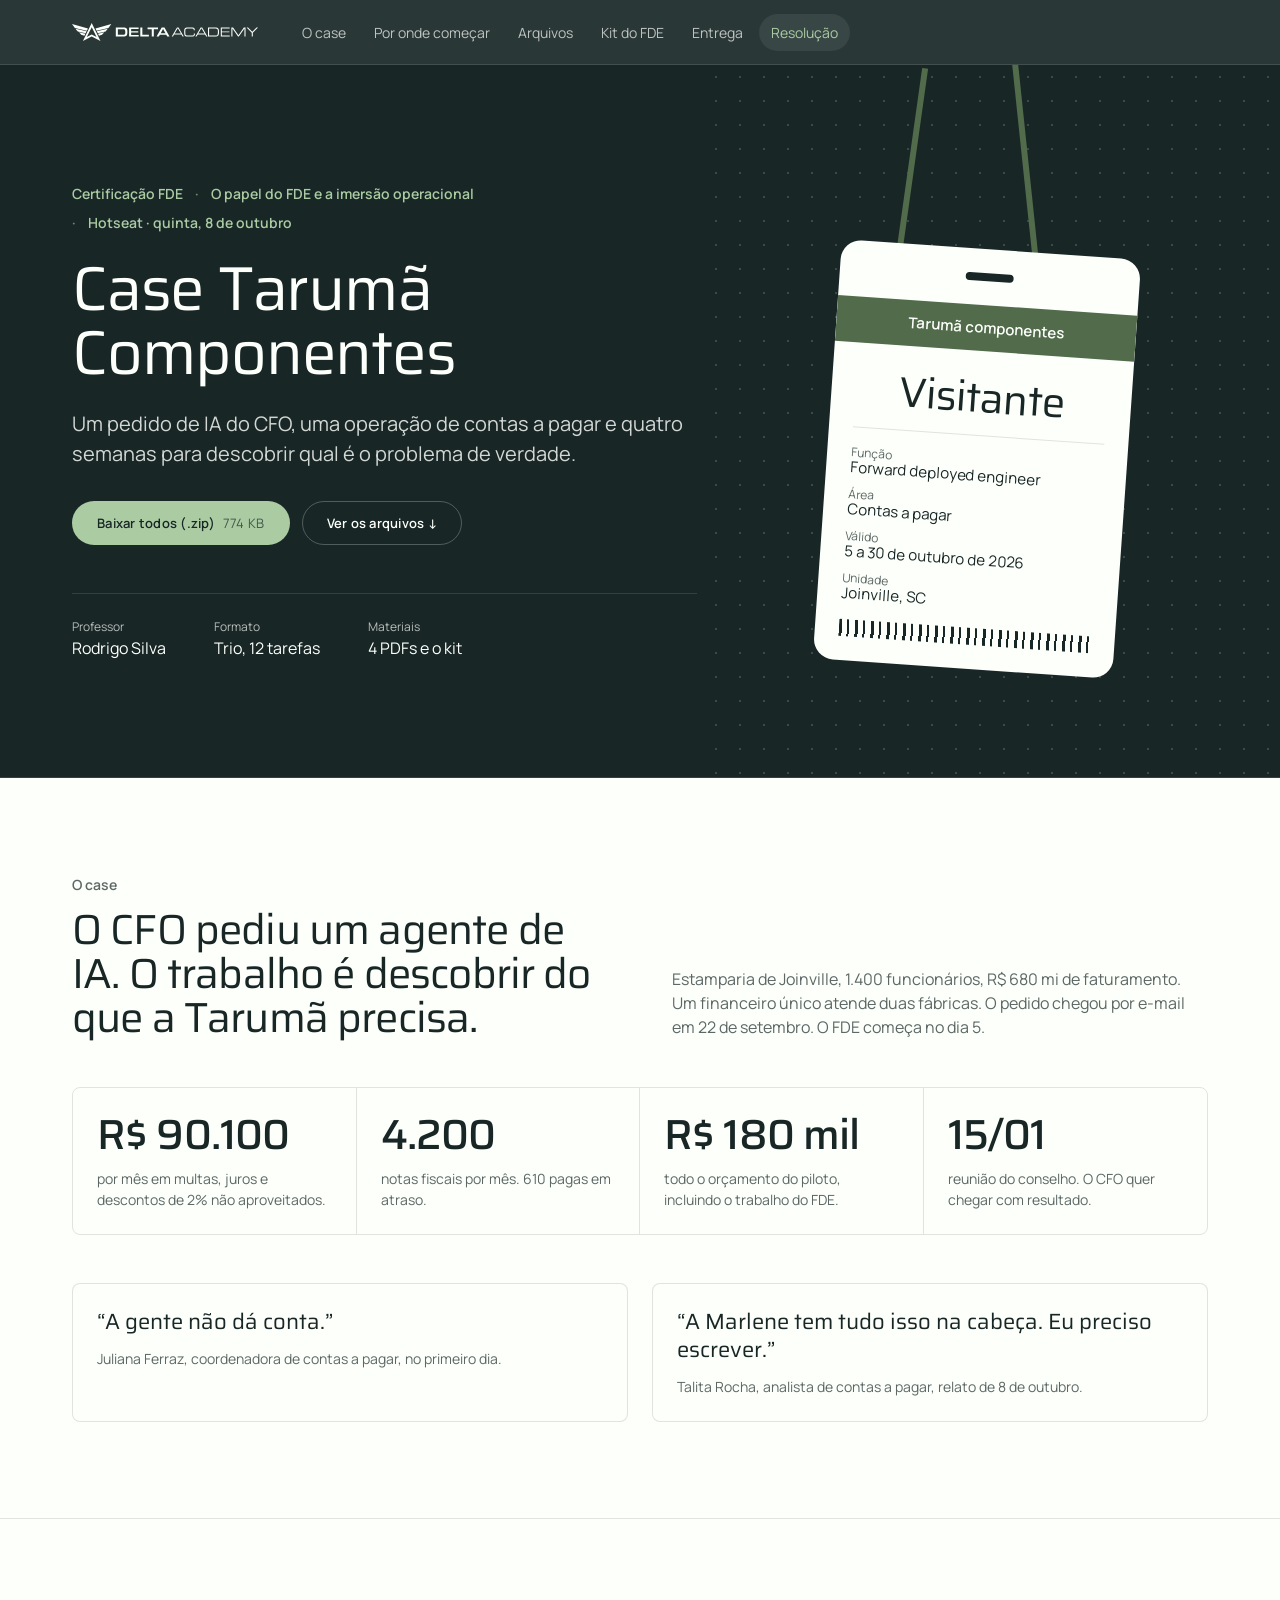
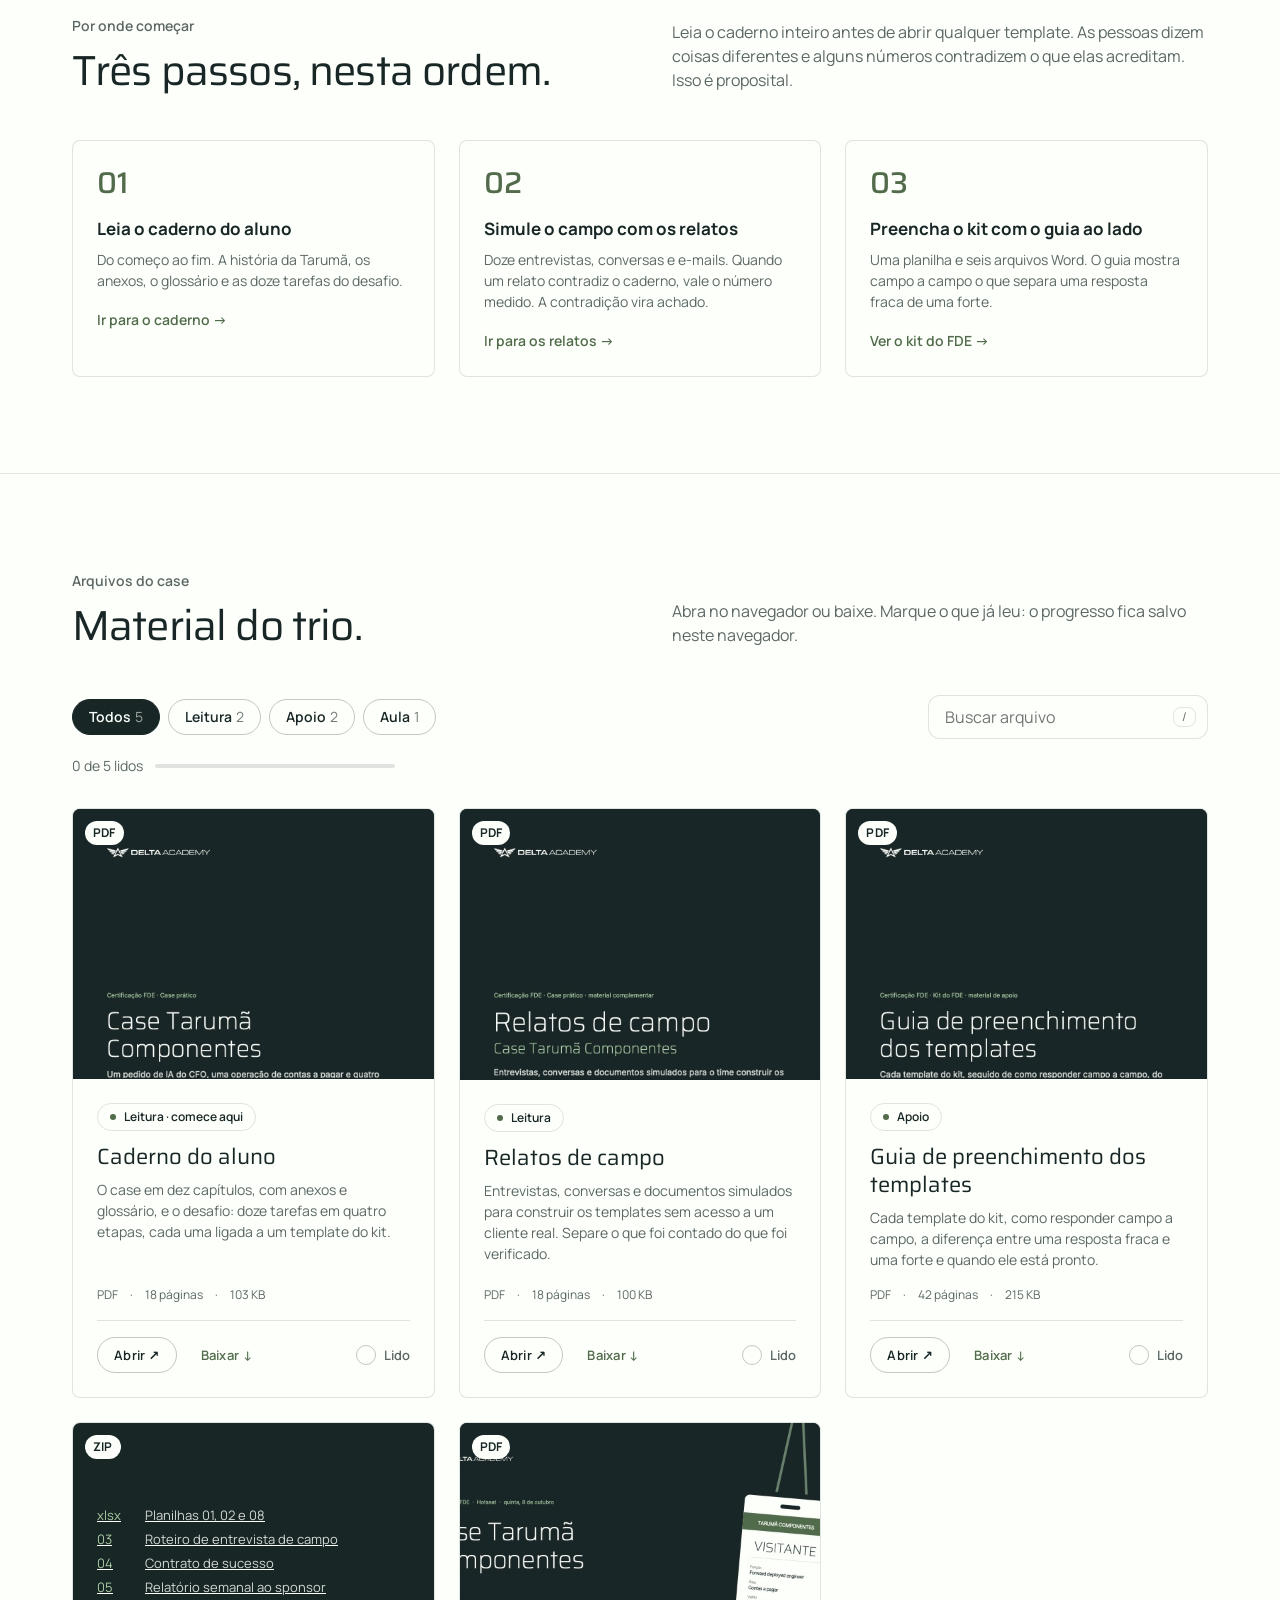
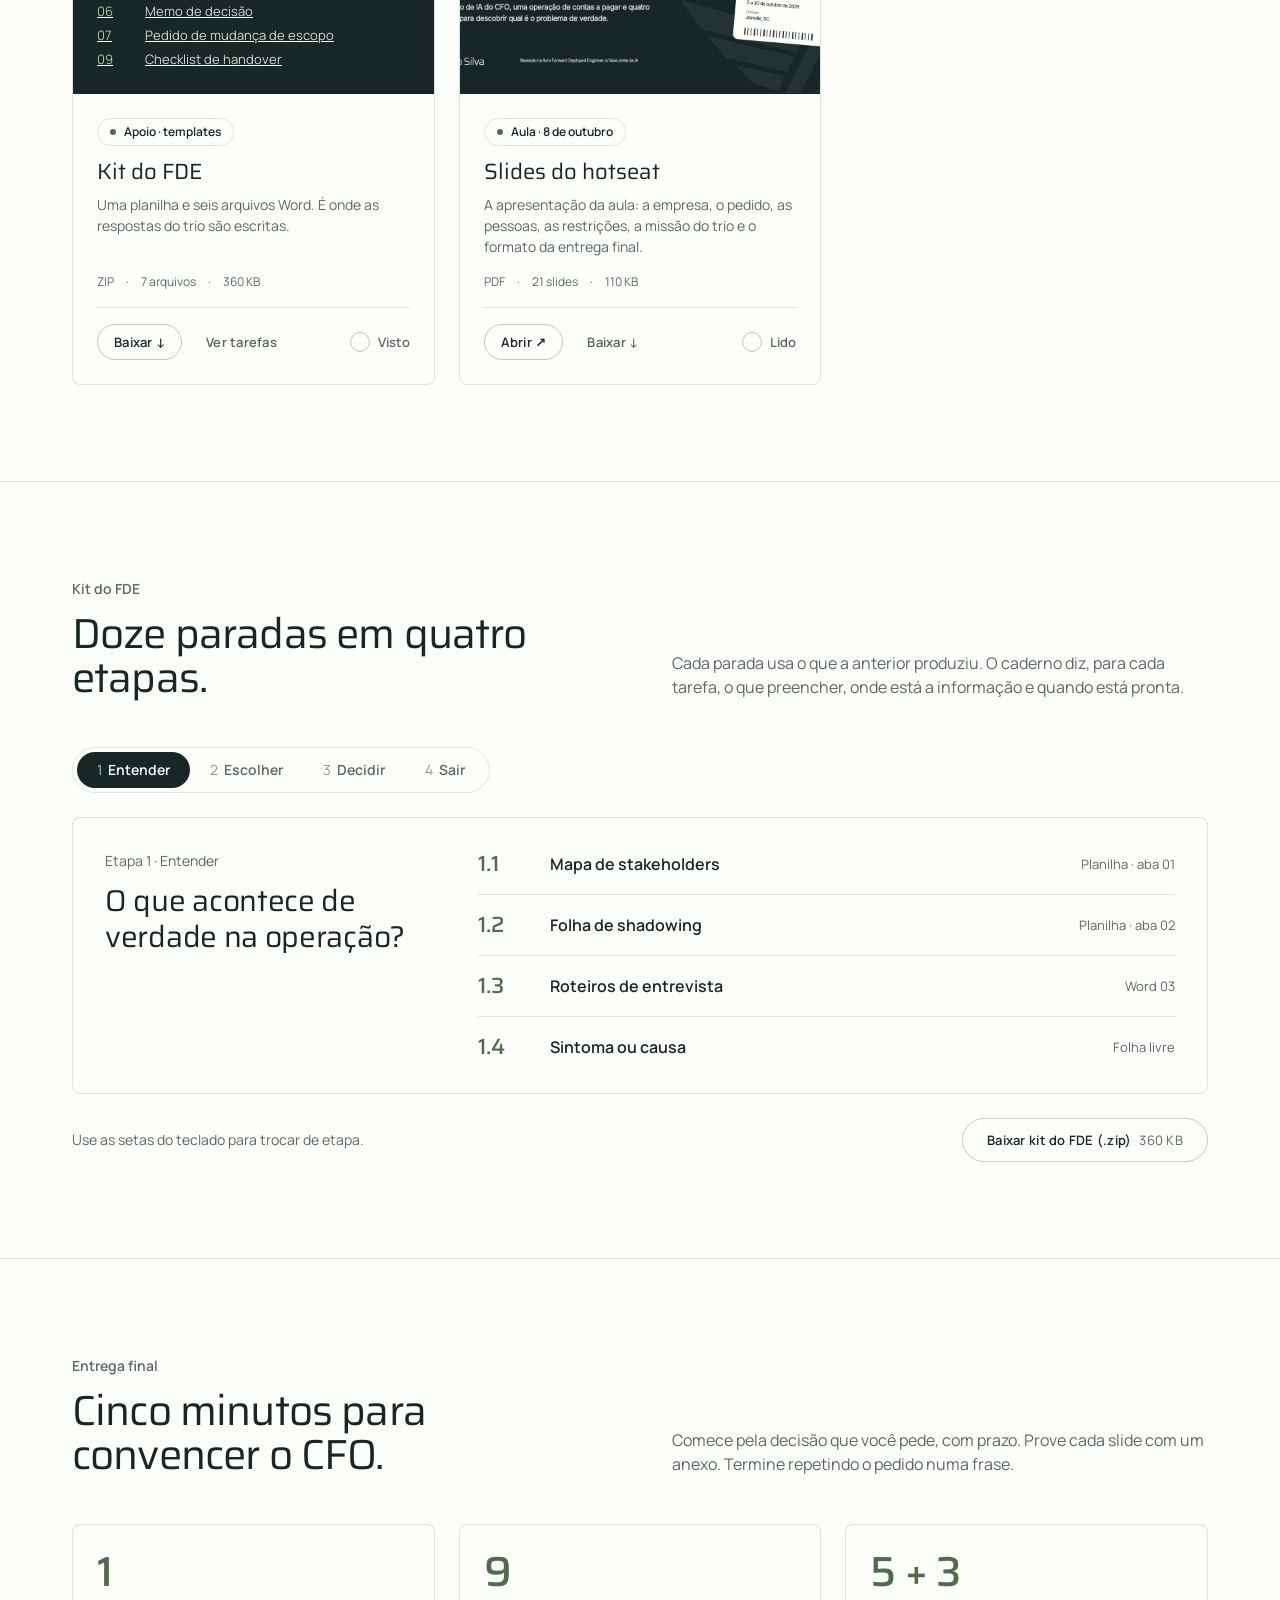
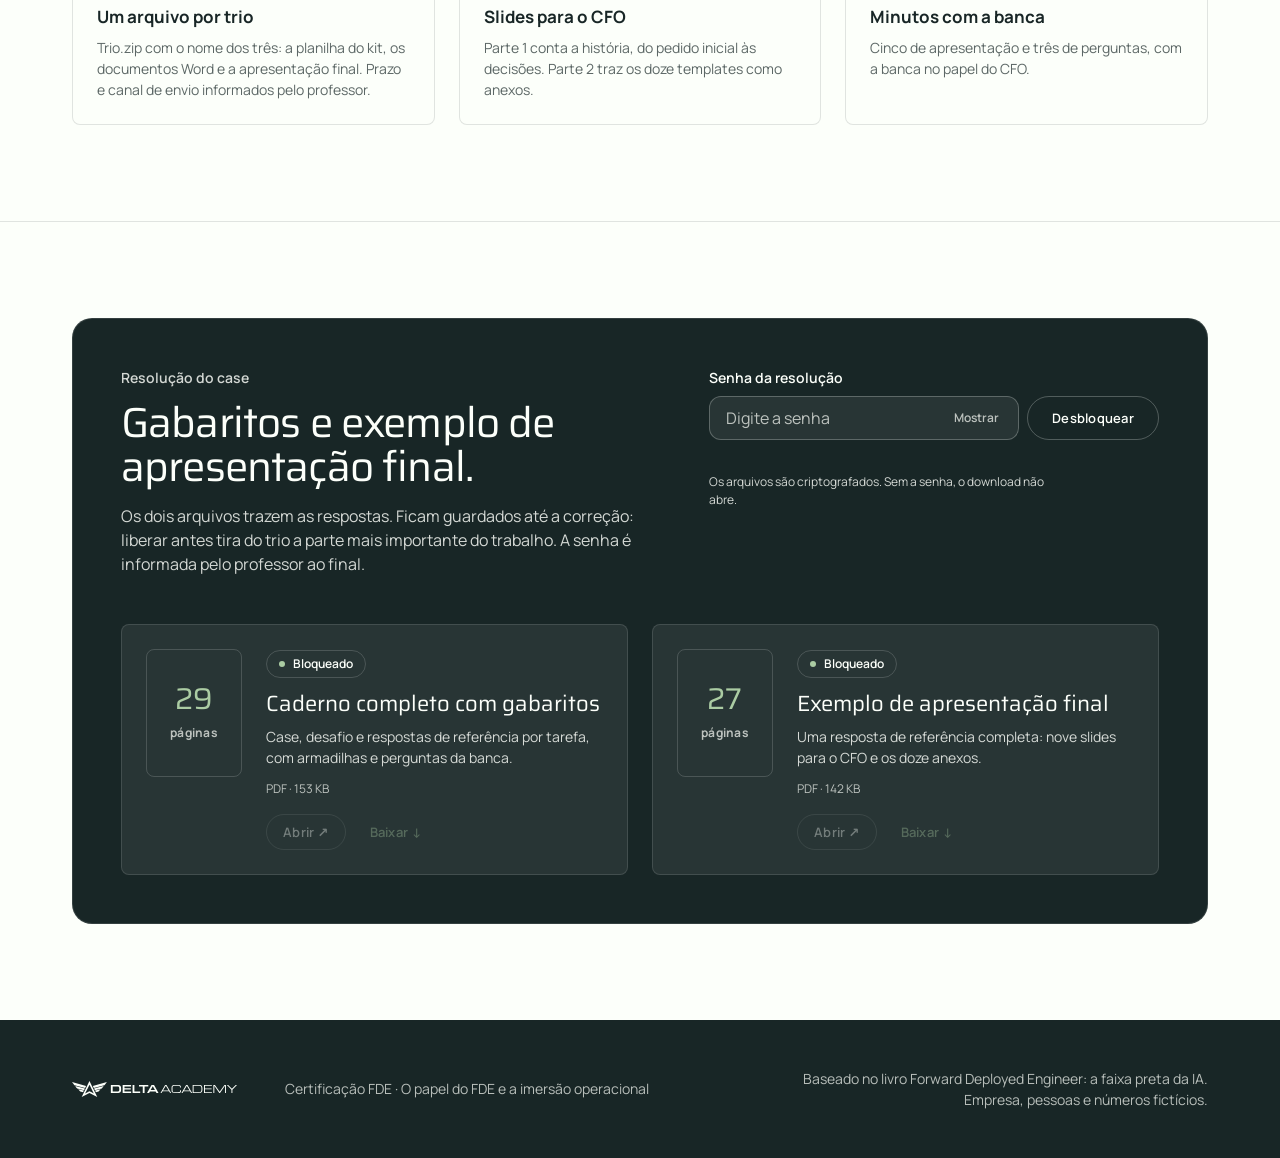
==== index.html @ d8d005db "Página do Case Tarumã Componentes Materiais do case da disciplina O papel do FDE e a imersão operaci" ====
<!doctype html>
<html lang="pt-BR">
<head>
<meta charset="utf-8">
<meta name="viewport" content="width=device-width, initial-scale=1">
<title>Case Tarumã Componentes</title>
<link rel="preconnect" href="https://fonts.googleapis.com">
<link rel="preconnect" href="https://fonts.gstatic.com" crossorigin>
<link href="https://fonts.googleapis.com/css2?family=Saira:wght@300;400;500&family=Manrope:wght@300;400;600;700&display=swap" rel="stylesheet">
<style>
*,*::before,*::after{box-sizing:border-box;margin:0;padding:0}
:root{
  --pine:#182626;--cream:#FCFFFA;--olive:#516B4B;--mint:#ABCCA3;
  --cream-82:rgba(252,255,250,.82);--cream-70:rgba(252,255,250,.70);--cream-25:rgba(252,255,250,.25);--cream-16:rgba(252,255,250,.16);--cream-12:rgba(252,255,250,.12);--cream-07:rgba(252,255,250,.07);
  --pine-70:rgba(24,38,38,.70);--pine-35:rgba(24,38,38,.35);--pine-25:rgba(24,38,38,.25);--pine-12:rgba(24,38,38,.12);--pine-07:rgba(24,38,38,.07);
  --olive-15:rgba(81,107,75,.15);--mint-15:rgba(171,204,163,.15);

  --bg:var(--cream);--fg:var(--pine);--muted:var(--pine-70);--line:var(--pine-12);--line-strong:var(--pine-25);
  --surface:var(--cream);--surface-2:var(--pine-07);--accent:var(--olive);--accent-ring:var(--olive-15);
  --chip-on-bg:var(--pine);--chip-on-fg:var(--cream);

  --font-display:"Eurostile","Saira",system-ui,sans-serif;
  --font-text:"Aeonik","Manrope",system-ui,sans-serif;
  --r-card:8px;--r-field:12px;--r-panel:20px;--r-pill:999px;
}
@media (prefers-color-scheme:dark){
  :root:not([data-theme="light"]){
    --bg:#182626;--fg:var(--cream);--muted:var(--cream-70);--line:var(--cream-12);--line-strong:var(--cream-25);
    --surface:var(--cream-07);--surface-2:var(--cream-07);--accent:var(--mint);--accent-ring:var(--mint-15);
    --chip-on-bg:var(--mint);--chip-on-fg:var(--pine);
  }
}
:root[data-theme="dark"]{
  --bg:#182626;--fg:var(--cream);--muted:var(--cream-70);--line:var(--cream-12);--line-strong:var(--cream-25);
  --surface:var(--cream-07);--surface-2:var(--cream-07);--accent:var(--mint);--accent-ring:var(--mint-15);
  --chip-on-bg:var(--mint);--chip-on-fg:var(--pine);
}
html{scroll-behavior:smooth;scroll-padding-top:80px;-webkit-text-size-adjust:100%}
@media (prefers-reduced-motion:reduce){html{scroll-behavior:auto}*{transition:none!important}}
body{font-family:var(--font-text);font-size:16px;line-height:24px;color:var(--fg);background:var(--bg);-webkit-font-smoothing:antialiased;overflow-x:hidden}
[hidden]{display:none!important}
img{display:block;max-width:100%}
a{color:inherit}
button,input{font:inherit;color:inherit}
:focus-visible{outline:2px solid var(--accent);outline-offset:3px}
.sr-only{position:absolute;width:1px;height:1px;overflow:hidden;clip:rect(0 0 0 0);white-space:nowrap}
.wrap{max-width:1200px;margin:0 auto;padding:0 32px}
.skip{position:absolute;left:16px;top:-48px;background:var(--mint);color:var(--pine);padding:8px 16px;border-radius:var(--r-pill);font-weight:600;z-index:100;text-decoration:none}
.skip:focus{top:12px}

/* Type */
.display{font-family:var(--font-display);font-weight:400}
h1.display{font-size:62px;line-height:64px;letter-spacing:-.02em}
h2.display{font-size:42px;line-height:44px;letter-spacing:-.02em}
h3.display{font-size:30px;line-height:36px;letter-spacing:-.01em}
.h4{font-family:var(--font-display);font-weight:400;font-size:22px;line-height:28px}
.eyebrow{font-size:14px;line-height:21px;color:var(--accent);font-weight:600}
.lede{font-size:20px;line-height:30px;max-width:56ch}
.small{font-size:14px;line-height:21px}
.caption{font-size:12px;line-height:18px;color:var(--muted)}
.muted{color:var(--muted)}

/* Buttons */
.btn{display:inline-flex;align-items:center;justify-content:center;gap:8px;height:44px;padding:0 24px;border-radius:var(--r-pill);font-size:13px;line-height:44px;font-weight:600;letter-spacing:.02em;text-decoration:none;cursor:pointer;border:1.5px solid transparent;white-space:nowrap;transition:background-color .15s,border-color .15s,color .15s}
.btn-primary{background:var(--mint);color:var(--pine)}
.btn-primary:hover{background:var(--cream)}
.btn-primary:active{background:var(--cream-82)}
.btn-secondary{background:transparent;border-color:var(--line-strong);color:var(--fg)}
.btn-secondary:hover{border-color:var(--accent);color:var(--accent)}
.btn-tertiary{background:transparent;border:0;padding:0 8px;color:var(--accent)}
.btn-tertiary:hover{text-decoration:underline;text-underline-offset:4px}
.btn[disabled]{opacity:.35;cursor:not-allowed}
.on-dark .btn-secondary{border-color:var(--cream-25);color:var(--cream)}
.on-dark .btn-secondary:hover{border-color:var(--mint);color:var(--mint)}
.btn .size{font-weight:400;opacity:.7}

/* Tags */
.tag{display:inline-flex;align-items:center;gap:8px;height:28px;padding:0 12px;border:1px solid var(--line);border-radius:var(--r-pill);font-size:12px;line-height:18px;font-weight:600;color:var(--fg);white-space:nowrap}
.tag::before{content:"";width:6px;height:6px;border-radius:50%;background:var(--accent)}
.on-dark .tag{border-color:var(--cream-16);color:var(--cream)}
.on-dark .tag::before{background:var(--mint)}

/* Nav */
.nav{position:sticky;top:0;z-index:50;background:rgba(24,38,38,.92);-webkit-backdrop-filter:blur(8px);backdrop-filter:blur(8px);border-bottom:1px solid var(--cream-12)}
.nav .wrap{display:flex;align-items:center;gap:32px;height:64px}
.nav .logo{flex:none;display:flex;align-items:center}
.nav .logo img{height:18px;width:auto;min-width:120px}
.nav ul{display:flex;gap:4px;list-style:none;margin-left:auto}
.nav a.link{display:block;padding:8px 12px;border-radius:var(--r-pill);font-size:14px;line-height:21px;color:var(--cream-70);text-decoration:none;transition:color .15s,background-color .15s}
.nav a.link:hover{color:var(--cream)}
.nav a.link[aria-current="true"]{color:var(--mint);background:var(--cream-07)}
.progress-pill{display:none}

/* Hero */
.hero{position:relative;background:var(--pine);color:var(--cream);overflow:hidden;border-bottom:1px solid var(--cream-12)}
.hero::before{content:"";position:absolute;top:0;bottom:0;right:0;left:55%;background-image:radial-gradient(circle,rgba(252,255,250,.16) 0.8px,transparent 1.1px);background-size:24px 24px;pointer-events:none}
.hero .wrap{position:relative;display:grid;grid-template-columns:minmax(0,1.35fr) minmax(0,1fr);gap:48px;padding-top:96px;padding-bottom:96px;align-items:center}
.hero .eyebrow{color:var(--mint);margin-bottom:24px;display:flex;flex-wrap:wrap;gap:8px 12px}
.hero .eyebrow span+span::before{content:"·";margin-right:12px;opacity:.6}
.hero h1{margin-bottom:24px}
.hero .lede{color:var(--cream-82);margin-bottom:32px}
.hero .actions{display:flex;flex-wrap:wrap;gap:12px;margin-bottom:48px}
.hero .meta{display:grid;grid-template-columns:repeat(3,auto);justify-content:start;gap:12px 48px;padding-top:24px;border-top:1px solid var(--cream-12)}
.hero .meta dt{font-size:12px;line-height:18px;color:var(--cream-70)}
.hero .meta dd{font-size:16px;line-height:24px;color:var(--cream)}

/* Badge */
.badge-stage{position:relative;height:520px;display:flex;justify-content:center}
.lanyard{position:absolute;top:-96px;left:50%;width:120px;height:200px;transform:translateX(-50%) rotate(-4deg)}
.lanyard::before,.lanyard::after{content:"";position:absolute;top:0;width:6px;height:200px;background:var(--olive)}
.lanyard::before{left:12px;transform:rotate(12deg);transform-origin:top}
.lanyard::after{right:12px;transform:rotate(-2deg);transform-origin:top}
.badge{position:relative;margin-top:88px;width:300px;height:420px;background:var(--cream);color:var(--pine);border-radius:20px;transform:rotate(4deg);overflow:hidden;display:flex;flex-direction:column}
.badge .slot{width:48px;height:12px;border-radius:var(--r-pill);background:var(--pine);margin:24px auto}
.badge .band{background:var(--olive);color:var(--cream);font-weight:600;font-size:15px;line-height:22px;text-align:center;padding:12px 0}
.badge .who{font-family:var(--font-display);font-size:42px;line-height:44px;letter-spacing:-.02em;text-align:center;padding:24px 24px 16px;border-bottom:1px solid var(--pine-12);margin:0 24px}
.badge dl{padding:16px 24px;display:grid;gap:8px}
.badge dt{font-size:12px;line-height:18px;color:var(--pine-70)}
.badge dd{font-size:15px;line-height:20px;margin-top:-4px}
.badge .bars{margin:auto 24px 24px;height:24px;background:repeating-linear-gradient(90deg,var(--pine) 0 3px,transparent 3px 8px,var(--pine) 8px 10px,transparent 10px 16px)}

/* Sections */
section.block{padding:96px 0;border-bottom:1px solid var(--line)}
.sec-head{display:grid;grid-template-columns:minmax(0,1fr) minmax(0,1fr);gap:32px 64px;align-items:end;margin-bottom:48px}
.sec-head .eyebrow{margin-bottom:12px}
.sec-head p{color:var(--muted);max-width:56ch}

/* Stats */
.stats{display:grid;grid-template-columns:repeat(4,minmax(0,1fr));border:1px solid var(--line);border-radius:var(--r-card);overflow:hidden}
.stat{padding:24px;border-right:1px solid var(--line)}
.stat:last-child{border-right:0}
.stat .num{font-family:var(--font-display);font-weight:500;font-size:42px;line-height:44px;letter-spacing:-.02em;margin-bottom:12px;white-space:nowrap}
.stat p{font-size:14px;line-height:21px;color:var(--muted)}
.quote{margin-top:48px;display:grid;grid-template-columns:minmax(0,1fr) minmax(0,1fr);gap:24px}
.quote figure{padding:24px;border:1px solid var(--line);border-radius:var(--r-card);background:var(--surface)}
.quote blockquote{font-family:var(--font-display);font-size:22px;line-height:28px;margin-bottom:12px}
.quote figcaption{font-size:14px;line-height:21px;color:var(--muted)}

/* Steps */
.steps{list-style:none;display:grid;grid-template-columns:repeat(3,minmax(0,1fr));gap:24px;counter-reset:s}
.steps li{position:relative;padding:24px;border:1px solid var(--line);border-radius:var(--r-card);background:var(--surface);counter-increment:s}
.steps li::before{content:"0" counter(s);display:block;font-family:var(--font-display);font-weight:500;font-size:30px;line-height:36px;color:var(--accent);margin-bottom:16px}
.steps h3{font-size:17px;line-height:24px;font-weight:700;margin-bottom:8px}
.steps p{font-size:14px;line-height:21px;color:var(--muted);margin-bottom:16px}
.steps a{font-size:14px;line-height:21px;font-weight:600;color:var(--accent);text-decoration:none}
.steps a:hover{text-decoration:underline;text-underline-offset:4px}

/* Toolbar */
.toolbar{display:flex;flex-wrap:wrap;align-items:center;gap:16px;margin-bottom:32px}
.chips{display:flex;flex-wrap:wrap;gap:8px}
.chip{height:36px;padding:0 16px;border-radius:var(--r-pill);border:1px solid var(--line-strong);background:transparent;font-size:14px;font-weight:600;cursor:pointer;transition:background-color .15s,color .15s,border-color .15s}
.chip:hover{border-color:var(--accent);color:var(--accent)}
.chip[aria-pressed="true"]{background:var(--chip-on-bg);color:var(--chip-on-fg);border-color:var(--chip-on-bg)}
.chip .n{opacity:.6;margin-left:4px;font-weight:400}
.search{position:relative;margin-left:auto;width:280px;max-width:100%}
.search input{width:100%;height:44px;border-radius:var(--r-field);border:1px solid var(--line);background:var(--surface);padding:0 48px 0 16px;font-size:16px;outline:none;transition:border-color .15s,box-shadow .15s}
.search input:focus{border-color:var(--accent);box-shadow:0 0 0 3px var(--accent-ring)}
.search kbd{position:absolute;right:12px;top:50%;transform:translateY(-50%);font-family:var(--font-text);font-size:12px;line-height:18px;padding:0 8px;border:1px solid var(--line);border-radius:var(--r-card);color:var(--muted)}
.readbar{display:flex;align-items:center;gap:12px;width:100%;font-size:14px;line-height:21px;color:var(--muted)}
.readbar .track{flex:1;max-width:240px;height:4px;border-radius:var(--r-pill);background:var(--line);overflow:hidden}
.readbar .fill{height:100%;width:0;background:var(--accent);transition:width .3s}
.readbar button{margin-left:auto}

/* File cards */
.grid{display:grid;grid-template-columns:repeat(3,minmax(0,1fr));gap:24px}
.file{display:flex;flex-direction:column;border:1px solid var(--line);border-radius:var(--r-card);background:var(--surface);overflow:hidden;transition:border-color .15s}
.file:hover{border-color:var(--line-strong)}
.file.is-read{border-color:var(--accent)}
.thumb{position:relative;display:block;aspect-ratio:4/3;background:var(--pine);overflow:hidden;border-bottom:1px solid var(--line)}
.thumb img{width:100%;height:100%;object-fit:cover;object-position:top center;transition:opacity .2s}
.thumb:hover img{opacity:.85}
.thumb .ext{position:absolute;left:12px;top:12px;height:24px;padding:0 8px;border-radius:var(--r-pill);background:var(--cream);color:var(--pine);font-size:12px;line-height:24px;font-weight:700;letter-spacing:.02em}
.thumb .open-hint{position:absolute;right:12px;bottom:12px;height:28px;padding:0 12px;border-radius:var(--r-pill);background:var(--mint);color:var(--pine);font-size:12px;line-height:28px;font-weight:600;opacity:0;transition:opacity .15s}
.thumb:hover .open-hint,.thumb:focus-visible .open-hint{opacity:1}
.thumb-kit{display:flex;flex-direction:column;justify-content:flex-end;padding:24px;color:var(--cream)}
.thumb-kit ul{list-style:none;display:grid;gap:4px;font-size:13px;line-height:20px;color:var(--cream-82)}
.thumb-kit li{display:flex;gap:8px}
.thumb-kit li span{color:var(--mint);min-width:40px}
.file .body{flex:1;display:flex;flex-direction:column;padding:24px}
.file .top{display:flex;align-items:center;justify-content:space-between;gap:8px;margin-bottom:12px}
.file h3{font-family:var(--font-display);font-weight:400;font-size:22px;line-height:28px;margin-bottom:8px}
.file p{font-size:14px;line-height:21px;color:var(--muted);margin-bottom:16px}
.file .facts{display:flex;flex-wrap:wrap;gap:4px 12px;font-size:12px;line-height:18px;color:var(--muted);margin-top:auto;margin-bottom:16px}
.file .facts span+span::before{content:"·";margin-right:12px}
.file .acts{display:flex;align-items:center;gap:8px;padding-top:16px;border-top:1px solid var(--line)}
.file .acts .btn{height:36px;line-height:36px;padding:0 16px}
.check{margin-left:auto;display:inline-flex;align-items:center;gap:8px;font-size:13px;font-weight:600;color:var(--muted);cursor:pointer;user-select:none}
.check input{appearance:none;-webkit-appearance:none;width:20px;height:20px;border:1.5px solid var(--line-strong);border-radius:50%;display:grid;place-content:center;cursor:pointer;transition:background-color .15s,border-color .15s}
.check input::after{content:"";width:8px;height:5px;border-left:2px solid var(--chip-on-fg);border-bottom:2px solid var(--chip-on-fg);transform:rotate(-45deg) translate(1px,-1px);opacity:0}
.check input:checked{background:var(--accent);border-color:var(--accent)}
.check input:checked::after{opacity:1;border-color:var(--bg)}
.check input:checked+span{color:var(--accent)}
.empty{display:none;padding:48px 24px;text-align:center;border:1px dashed var(--line-strong);border-radius:var(--r-card);color:var(--muted)}
.empty.show{display:block}

/* Kit */
.tabs{display:flex;gap:0;border:1px solid var(--line);border-radius:var(--r-pill);padding:4px;width:max-content;max-width:100%;overflow-x:auto;margin-bottom:24px}
.tab{height:36px;padding:0 20px;border:0;border-radius:var(--r-pill);background:transparent;font-size:14px;font-weight:600;color:var(--muted);cursor:pointer;white-space:nowrap;transition:background-color .15s,color .15s}
.tab:hover{color:var(--fg)}
.tab[aria-selected="true"]{background:var(--chip-on-bg);color:var(--chip-on-fg)}
.tab .k{font-weight:400;opacity:.7;margin-right:6px}
.panel{display:grid;grid-template-columns:minmax(0,1fr) minmax(0,2fr);gap:24px;border:1px solid var(--line);border-radius:var(--r-card);padding:32px;background:var(--surface)}
.panel[hidden]{display:none}
.panel .q{font-family:var(--font-display);font-size:30px;line-height:36px;letter-spacing:-.01em}
.panel .q small{display:block;font-family:var(--font-text);font-size:14px;line-height:21px;color:var(--muted);margin-bottom:12px;letter-spacing:0}
.tasks{list-style:none;display:grid;gap:0}
.tasks li{display:grid;grid-template-columns:56px minmax(0,1fr) auto;gap:16px;align-items:center;padding:16px 0;border-bottom:1px solid var(--line)}
.tasks li:first-child{padding-top:0}
.tasks li:last-child{border-bottom:0;padding-bottom:0}
.tasks .id{font-family:var(--font-display);font-weight:500;font-size:22px;line-height:28px;color:var(--accent)}
.tasks .nm{font-weight:600}
.tasks .src{font-size:13px;line-height:20px;color:var(--muted);text-align:right}
.kit-foot{display:flex;flex-wrap:wrap;align-items:center;gap:16px;margin-top:24px;font-size:14px;line-height:21px;color:var(--muted)}
.kit-foot .btn{margin-left:auto}

/* Delivery */
.deliver{display:grid;grid-template-columns:repeat(3,minmax(0,1fr));gap:24px}
.deliver article{padding:24px;border:1px solid var(--line);border-radius:var(--r-card);background:var(--surface)}
.deliver .num{font-family:var(--font-display);font-weight:500;font-size:42px;line-height:44px;letter-spacing:-.02em;color:var(--accent);margin-bottom:12px}
.deliver h3{font-size:17px;line-height:24px;font-weight:700;margin-bottom:8px}
.deliver p{font-size:14px;line-height:21px;color:var(--muted)}

/* Locked */
.locked{background:var(--pine);color:var(--cream);border-radius:var(--r-panel);padding:48px;border:1px solid var(--cream-12)}
.locked .head{display:grid;grid-template-columns:minmax(0,1.2fr) minmax(0,1fr);gap:48px;align-items:start;margin-bottom:48px}
.locked .eyebrow{color:var(--mint);margin-bottom:12px}
.locked h2{margin-bottom:16px}
.locked .head p{color:var(--cream-82);max-width:52ch}
.unlock label{display:block;font-size:14px;line-height:21px;font-weight:600;margin-bottom:8px}
.unlock .row{display:flex;gap:8px}
.unlock .field{position:relative;flex:1}
.unlock input{width:100%;height:44px;border-radius:var(--r-field);border:1px solid var(--cream-25);background:var(--cream-07);color:var(--cream);padding:0 72px 0 16px;font-size:16px;outline:none;transition:border-color .15s,box-shadow .15s}
.unlock input::placeholder{color:var(--cream-70)}
.unlock input:focus{border-color:var(--mint);box-shadow:0 0 0 3px var(--mint-15)}
.unlock input[aria-invalid="true"]{border-color:var(--cream)}
.unlock .peek{position:absolute;right:8px;top:50%;transform:translateY(-50%);height:28px;padding:0 12px;border:0;border-radius:var(--r-pill);background:transparent;color:var(--cream-70);font-size:12px;font-weight:600;cursor:pointer}
.unlock .peek:hover{color:var(--mint)}
.unlock .msg{min-height:21px;margin-top:8px;font-size:14px;line-height:21px;color:var(--cream-70)}
.unlock .msg.err{color:var(--cream)}
.unlock .msg.ok{color:var(--mint)}
.unlock .hint{margin-top:4px;font-size:12px;line-height:18px;color:var(--cream-70)}
.rgrid{display:grid;grid-template-columns:repeat(2,minmax(0,1fr));gap:24px}
.rfile{display:grid;grid-template-columns:96px minmax(0,1fr);gap:24px;padding:24px;border:1px solid var(--cream-12);border-radius:var(--r-card);background:var(--cream-07)}
.rfile .cover{aspect-ratio:3/4;border-radius:var(--r-card);border:1px solid var(--cream-16);display:grid;place-items:center;font-size:12px;font-weight:700;letter-spacing:.02em;color:var(--cream-70);text-align:center;padding:8px}
.rfile .cover b{display:block;font-family:var(--font-display);font-weight:400;font-size:30px;line-height:36px;color:var(--mint);margin-bottom:4px}
.rfile h3{font-family:var(--font-display);font-weight:400;font-size:22px;line-height:28px;margin-bottom:8px}
.rfile p{font-size:14px;line-height:21px;color:var(--cream-82);margin-bottom:12px}
.rfile .facts{font-size:12px;line-height:18px;color:var(--cream-70);margin-bottom:16px}
.rfile .acts{display:flex;flex-wrap:wrap;gap:8px}
.rfile .acts .btn{height:36px;line-height:36px;padding:0 16px}
.rfile .acts .btn-tertiary{color:var(--mint)}
.locked[data-state="open"] .tag::before{background:var(--mint)}

/* Footer */
footer{background:var(--pine);color:var(--cream-70);padding:48px 0;font-size:14px;line-height:21px}
footer .wrap{display:flex;flex-wrap:wrap;align-items:center;gap:24px 48px}
footer img{height:16px;width:auto;min-width:120px}
footer .right{margin-left:auto;text-align:right}

/* Toast */
.toast{position:fixed;left:50%;bottom:24px;transform:translate(-50%,16px);background:var(--pine);color:var(--cream);border:1px solid var(--cream-16);border-radius:var(--r-pill);padding:12px 24px;font-size:14px;line-height:21px;opacity:0;pointer-events:none;transition:opacity .2s,transform .2s;z-index:80;max-width:calc(100% - 32px);text-align:center}
.toast.show{opacity:1;transform:translate(-50%,0)}
.toast b{color:var(--mint);font-weight:600}

/* Responsive */
@media (max-width:1024px){
  .grid{grid-template-columns:repeat(2,minmax(0,1fr))}
  .stats{grid-template-columns:repeat(2,minmax(0,1fr))}
  .stat:nth-child(2){border-right:0}
  .stat:nth-child(-n+2){border-bottom:1px solid var(--line)}
  .hero .wrap{grid-template-columns:1fr}
  .badge-stage{display:none}
  .nav ul{display:none}
  .progress-pill{display:inline-flex;margin-left:auto}
}
@media (max-width:760px){
  .wrap{padding:0 16px}
  h1.display{font-size:42px;line-height:44px}
  h2.display{font-size:30px;line-height:36px;letter-spacing:-.01em}
  .lede{font-size:17px;line-height:26px}
  .hero .wrap{padding-top:48px;padding-bottom:48px}
  .hero .eyebrow{flex-direction:column;gap:4px}
  .hero .eyebrow span+span::before{content:none}
  .hero .meta{grid-template-columns:1fr 1fr;gap:12px 24px}
  .hero .actions .btn{width:100%}
  section.block{padding:48px 0}
  .sec-head{grid-template-columns:1fr;margin-bottom:32px}
  .grid,.steps,.deliver,.rgrid,.quote{grid-template-columns:1fr}
  .stat .num{font-size:30px;line-height:36px}
  .search{width:100%;margin-left:0}
  .search kbd{display:none}
  .panel{grid-template-columns:1fr;padding:24px}
  .tasks li{grid-template-columns:44px minmax(0,1fr)}
  .tasks .src{grid-column:2;text-align:left;margin-top:-12px}
  .kit-foot .btn{margin-left:0;width:100%}
  .locked{padding:24px;border-radius:var(--r-panel)}
  .locked .head{grid-template-columns:1fr;gap:32px;margin-bottom:32px}
  .rfile{grid-template-columns:64px minmax(0,1fr);gap:16px;padding:16px}
  .rfile .cover b{font-size:22px;line-height:28px}
  footer .right{margin-left:0;text-align:left}
}
</style>
</head>
<body>
<a class="skip" href="#arquivos">Ir para os arquivos</a>

<header class="nav on-dark">
  <div class="wrap">
    <a class="logo" href="#topo" aria-label="Delta Academy, voltar ao topo"><img src="marca/delta-academy.svg" alt="Delta Academy" width="186" height="18"></a>
    <nav aria-label="Seções">
      <ul>
        <li><a class="link" href="#case">O case</a></li>
        <li><a class="link" href="#comecar">Por onde começar</a></li>
        <li><a class="link" href="#arquivos">Arquivos</a></li>
        <li><a class="link" href="#kit">Kit do FDE</a></li>
        <li><a class="link" href="#entrega">Entrega</a></li>
        <li><a class="link" href="#resolucao">Resolução</a></li>
      </ul>
    </nav>
    <a class="tag progress-pill" href="#arquivos" style="text-decoration:none" data-progress-label>0 de 5 lidos</a>
  </div>
</header>

<main id="topo">
  <section class="hero on-dark" aria-labelledby="titulo">
    <div class="wrap">
      <div>
        <p class="eyebrow"><span>Certificação FDE</span><span>O papel do FDE e a imersão operacional</span><span>Hotseat · quinta, 8 de outubro</span></p>
        <h1 class="display" id="titulo">Case Tarumã Componentes</h1>
        <p class="lede">Um pedido de IA do CFO, uma operação de contas a pagar e quatro semanas para descobrir qual é o problema de verdade.</p>
        <div class="actions">
          <a class="btn btn-primary" href="arquivos/Case-Taruma-Componentes-materiais.zip" download data-dl="Todos os materiais (.zip)">Baixar todos (.zip) <span class="size">774 KB</span></a>
          <a class="btn btn-secondary" href="#arquivos">Ver os arquivos ↓</a>
        </div>
        <dl class="meta">
          <div><dt>Professor</dt><dd>Rodrigo Silva</dd></div>
          <div><dt>Formato</dt><dd>Trio, 12 tarefas</dd></div>
          <div><dt>Materiais</dt><dd>4 PDFs e o kit</dd></div>
        </dl>
      </div>
      <div class="badge-stage" aria-hidden="true">
        <div class="lanyard"></div>
        <div class="badge">
          <div class="slot"></div>
          <div class="band">Tarumã componentes</div>
          <div class="who">Visitante</div>
          <dl>
            <div><dt>Função</dt><dd>Forward deployed engineer</dd></div>
            <div><dt>Área</dt><dd>Contas a pagar</dd></div>
            <div><dt>Válido</dt><dd>5 a 30 de outubro de 2026</dd></div>
            <div><dt>Unidade</dt><dd>Joinville, SC</dd></div>
          </dl>
          <div class="bars"></div>
        </div>
      </div>
    </div>
  </section>

  <section class="block" id="case" aria-labelledby="t-case">
    <div class="wrap">
      <div class="sec-head">
        <div>
          <p class="eyebrow">O case</p>
          <h2 class="display" id="t-case">O CFO pediu um agente de IA. O trabalho é descobrir do que a Tarumã precisa.</h2>
        </div>
        <p>Estamparia de Joinville, 1.400 funcionários, R$ 680 mi de faturamento. Um financeiro único atende duas fábricas. O pedido chegou por e-mail em 22 de setembro. O FDE começa no dia 5.</p>
      </div>
      <div class="stats">
        <div class="stat"><div class="num">R$ 90.100</div><p>por mês em multas, juros e descontos de 2% não aproveitados.</p></div>
        <div class="stat"><div class="num">4.200</div><p>notas fiscais por mês. 610 pagas em atraso.</p></div>
        <div class="stat"><div class="num">R$ 180 mil</div><p>todo o orçamento do piloto, incluindo o trabalho do FDE.</p></div>
        <div class="stat"><div class="num">15/01</div><p>reunião do conselho. O CFO quer chegar com resultado.</p></div>
      </div>
      <div class="quote">
        <figure><blockquote>“A gente não dá conta.”</blockquote><figcaption>Juliana Ferraz, coordenadora de contas a pagar, no primeiro dia.</figcaption></figure>
        <figure><blockquote>“A Marlene tem tudo isso na cabeça. Eu preciso escrever.”</blockquote><figcaption>Talita Rocha, analista de contas a pagar, relato de 8 de outubro.</figcaption></figure>
      </div>
    </div>
  </section>

  <section class="block" id="comecar" aria-labelledby="t-comecar">
    <div class="wrap">
      <div class="sec-head">
        <div>
          <p class="eyebrow">Por onde começar</p>
          <h2 class="display" id="t-comecar">Três passos, nesta ordem.</h2>
        </div>
        <p>Leia o caderno inteiro antes de abrir qualquer template. As pessoas dizem coisas diferentes e alguns números contradizem o que elas acreditam. Isso é proposital.</p>
      </div>
      <ol class="steps">
        <li><h3>Leia o caderno do aluno</h3><p>Do começo ao fim. A história da Tarumã, os anexos, o glossário e as doze tarefas do desafio.</p><a href="#f-caderno" data-jump>Ir para o caderno →</a></li>
        <li><h3>Simule o campo com os relatos</h3><p>Doze entrevistas, conversas e e-mails. Quando um relato contradiz o caderno, vale o número medido. A contradição vira achado.</p><a href="#f-relatos" data-jump>Ir para os relatos →</a></li>
        <li><h3>Preencha o kit com o guia ao lado</h3><p>Uma planilha e seis arquivos Word. O guia mostra campo a campo o que separa uma resposta fraca de uma forte.</p><a href="#kit">Ver o kit do FDE →</a></li>
      </ol>
    </div>
  </section>

  <section class="block" id="arquivos" aria-labelledby="t-arquivos">
    <div class="wrap">
      <div class="sec-head">
        <div>
          <p class="eyebrow">Arquivos do case</p>
          <h2 class="display" id="t-arquivos">Material do trio.</h2>
        </div>
        <p>Abra no navegador ou baixe. Marque o que já leu: o progresso fica salvo neste navegador.</p>
      </div>

      <div class="toolbar">
        <div class="chips" role="group" aria-label="Filtrar arquivos">
          <button class="chip" type="button" data-filter="todos" aria-pressed="true">Todos<span class="n">5</span></button>
          <button class="chip" type="button" data-filter="leitura" aria-pressed="false">Leitura<span class="n">2</span></button>
          <button class="chip" type="button" data-filter="apoio" aria-pressed="false">Apoio<span class="n">2</span></button>
          <button class="chip" type="button" data-filter="aula" aria-pressed="false">Aula<span class="n">1</span></button>
        </div>
        <label class="search"><span class="sr-only">Buscar arquivo</span><input type="search" id="q" placeholder="Buscar arquivo" autocomplete="off"><kbd>/</kbd></label>
        <div class="readbar" aria-live="polite">
          <span data-progress-label>0 de 5 lidos</span>
          <div class="track" aria-hidden="true"><div class="fill" id="fill"></div></div>
          <button class="btn btn-tertiary" type="button" id="reset" hidden>Limpar marcações</button>
        </div>
      </div>

      <div class="grid" id="grid">
        <article class="file" id="f-caderno" data-cat="leitura" data-key="caderno">
          <a class="thumb" href="arquivos/Case-Taruma-Caderno-do-aluno.pdf" target="_blank" rel="noopener" aria-label="Abrir caderno do aluno em nova aba"><img src="miniaturas/Case-Taruma-Caderno-do-aluno.jpg" alt="" loading="lazy" width="509" height="720"><span class="ext">PDF</span><span class="open-hint">Abrir ↗</span></a>
          <div class="body">
            <div class="top"><span class="tag">Leitura · comece aqui</span></div>
            <h3>Caderno do aluno</h3>
            <p>O case em dez capítulos, com anexos e glossário, e o desafio: doze tarefas em quatro etapas, cada uma ligada a um template do kit.</p>
            <div class="facts"><span>PDF</span><span>18 páginas</span><span>103 KB</span></div>
            <div class="acts">
              <a class="btn btn-secondary" href="arquivos/Case-Taruma-Caderno-do-aluno.pdf" target="_blank" rel="noopener">Abrir ↗</a>
              <a class="btn btn-tertiary" href="arquivos/Case-Taruma-Caderno-do-aluno.pdf" download data-dl="Caderno do aluno">Baixar ↓</a>
              <label class="check"><input type="checkbox" aria-label="Marcar caderno do aluno como lido"><span>Lido</span></label>
            </div>
          </div>
        </article>

        <article class="file" id="f-relatos" data-cat="leitura" data-key="relatos">
          <a class="thumb" href="arquivos/Case-Taruma-Relatos-de-campo.pdf" target="_blank" rel="noopener" aria-label="Abrir relatos de campo em nova aba"><img src="miniaturas/Case-Taruma-Relatos-de-campo.jpg" alt="" loading="lazy" width="509" height="720"><span class="ext">PDF</span><span class="open-hint">Abrir ↗</span></a>
          <div class="body">
            <div class="top"><span class="tag">Leitura</span></div>
            <h3>Relatos de campo</h3>
            <p>Entrevistas, conversas e documentos simulados para construir os templates sem acesso a um cliente real. Separe o que foi contado do que foi verificado.</p>
            <div class="facts"><span>PDF</span><span>18 páginas</span><span>100 KB</span></div>
            <div class="acts">
              <a class="btn btn-secondary" href="arquivos/Case-Taruma-Relatos-de-campo.pdf" target="_blank" rel="noopener">Abrir ↗</a>
              <a class="btn btn-tertiary" href="arquivos/Case-Taruma-Relatos-de-campo.pdf" download data-dl="Relatos de campo">Baixar ↓</a>
              <label class="check"><input type="checkbox" aria-label="Marcar relatos de campo como lido"><span>Lido</span></label>
            </div>
          </div>
        </article>

        <article class="file" id="f-guia" data-cat="apoio" data-key="guia">
          <a class="thumb" href="arquivos/Guia-de-preenchimento-dos-templates.pdf" target="_blank" rel="noopener" aria-label="Abrir guia de preenchimento em nova aba"><img src="miniaturas/Guia-de-preenchimento-dos-templates.jpg" alt="" loading="lazy" width="509" height="720"><span class="ext">PDF</span><span class="open-hint">Abrir ↗</span></a>
          <div class="body">
            <div class="top"><span class="tag">Apoio</span></div>
            <h3>Guia de preenchimento dos templates</h3>
            <p>Cada template do kit, como responder campo a campo, a diferença entre uma resposta fraca e uma forte e quando ele está pronto.</p>
            <div class="facts"><span>PDF</span><span>42 páginas</span><span>215 KB</span></div>
            <div class="acts">
              <a class="btn btn-secondary" href="arquivos/Guia-de-preenchimento-dos-templates.pdf" target="_blank" rel="noopener">Abrir ↗</a>
              <a class="btn btn-tertiary" href="arquivos/Guia-de-preenchimento-dos-templates.pdf" download data-dl="Guia de preenchimento">Baixar ↓</a>
              <label class="check"><input type="checkbox" aria-label="Marcar guia de preenchimento como lido"><span>Lido</span></label>
            </div>
          </div>
        </article>

        <article class="file" id="f-kit" data-cat="apoio" data-key="kit">
          <a class="thumb thumb-kit" href="arquivos/Kit-do-FDE.zip" download data-dl="Kit do FDE" aria-label="Baixar kit do FDE">
            <span class="ext">ZIP</span>
            <ul>
              <li><span>xlsx</span>Planilhas 01, 02 e 08</li>
              <li><span>03</span>Roteiro de entrevista de campo</li>
              <li><span>04</span>Contrato de sucesso</li>
              <li><span>05</span>Relatório semanal ao sponsor</li>
              <li><span>06</span>Memo de decisão</li>
              <li><span>07</span>Pedido de mudança de escopo</li>
              <li><span>09</span>Checklist de handover</li>
            </ul>
            <span class="open-hint">Baixar ↓</span>
          </a>
          <div class="body">
            <div class="top"><span class="tag">Apoio · templates</span></div>
            <h3>Kit do FDE</h3>
            <p>Uma planilha e seis arquivos Word. É onde as respostas do trio são escritas.</p>
            <div class="facts"><span>ZIP</span><span>7 arquivos</span><span>360 KB</span></div>
            <div class="acts">
              <a class="btn btn-secondary" href="arquivos/Kit-do-FDE.zip" download data-dl="Kit do FDE">Baixar ↓</a>
              <a class="btn btn-tertiary" href="#kit">Ver tarefas</a>
              <label class="check"><input type="checkbox" aria-label="Marcar kit do FDE como visto"><span>Visto</span></label>
            </div>
          </div>
        </article>

        <article class="file" id="f-hotseat" data-cat="aula" data-key="hotseat">
          <a class="thumb" href="arquivos/Hotseat-Case-Taruma-Componentes.pdf" target="_blank" rel="noopener" aria-label="Abrir slides do hotseat em nova aba"><img src="miniaturas/Hotseat-Case-Taruma-Componentes.jpg" alt="" loading="lazy"><span class="ext">PDF</span><span class="open-hint">Abrir ↗</span></a>
          <div class="body">
            <div class="top"><span class="tag">Aula · 8 de outubro</span></div>
            <h3>Slides do hotseat</h3>
            <p>A apresentação da aula: a empresa, o pedido, as pessoas, as restrições, a missão do trio e o formato da entrega final.</p>
            <div class="facts"><span>PDF</span><span>21 slides</span><span>110 KB</span></div>
            <div class="acts">
              <a class="btn btn-secondary" href="arquivos/Hotseat-Case-Taruma-Componentes.pdf" target="_blank" rel="noopener">Abrir ↗</a>
              <a class="btn btn-tertiary" href="arquivos/Hotseat-Case-Taruma-Componentes.pdf" download data-dl="Slides do hotseat">Baixar ↓</a>
              <label class="check"><input type="checkbox" aria-label="Marcar slides do hotseat como lido"><span>Lido</span></label>
            </div>
          </div>
        </article>
      </div>
      <div class="empty" id="empty">Nenhum arquivo encontrado. <button class="btn btn-tertiary" type="button" id="clear">Limpar busca</button></div>
    </div>
  </section>

  <section class="block" id="kit" aria-labelledby="t-kit">
    <div class="wrap">
      <div class="sec-head">
        <div>
          <p class="eyebrow">Kit do FDE</p>
          <h2 class="display" id="t-kit">Doze paradas em quatro etapas.</h2>
        </div>
        <p>Cada parada usa o que a anterior produziu. O caderno diz, para cada tarefa, o que preencher, onde está a informação e quando está pronta.</p>
      </div>

      <div class="tabs" role="tablist" aria-label="Etapas do desafio">
        <button class="tab" role="tab" id="tab-1" aria-controls="p-1" aria-selected="true"><span class="k">1</span>Entender</button>
        <button class="tab" role="tab" id="tab-2" aria-controls="p-2" aria-selected="false" tabindex="-1"><span class="k">2</span>Escolher</button>
        <button class="tab" role="tab" id="tab-3" aria-controls="p-3" aria-selected="false" tabindex="-1"><span class="k">3</span>Decidir</button>
        <button class="tab" role="tab" id="tab-4" aria-controls="p-4" aria-selected="false" tabindex="-1"><span class="k">4</span>Sair</button>
      </div>

      <div class="panel" role="tabpanel" id="p-1" aria-labelledby="tab-1">
        <p class="q"><small>Etapa 1 · Entender</small>O que acontece de verdade na operação?</p>
        <ul class="tasks">
          <li><span class="id">1.1</span><span class="nm">Mapa de stakeholders</span><span class="src">Planilha · aba 01</span></li>
          <li><span class="id">1.2</span><span class="nm">Folha de shadowing</span><span class="src">Planilha · aba 02</span></li>
          <li><span class="id">1.3</span><span class="nm">Roteiros de entrevista</span><span class="src">Word 03</span></li>
          <li><span class="id">1.4</span><span class="nm">Sintoma ou causa</span><span class="src">Folha livre</span></li>
        </ul>
      </div>
      <div class="panel" role="tabpanel" id="p-2" aria-labelledby="tab-2" hidden>
        <p class="q"><small>Etapa 2 · Escolher</small>Qual problema atacar e o que prometer?</p>
        <ul class="tasks">
          <li><span class="id">2.1</span><span class="nm">Régua de candidatura</span><span class="src">Planilha</span></li>
          <li><span class="id">2.2</span><span class="nm">Conta de valor</span><span class="src">Planilha</span></li>
          <li><span class="id">2.3</span><span class="nm">Contrato de sucesso</span><span class="src">Word 04</span></li>
        </ul>
      </div>
      <div class="panel" role="tabpanel" id="p-3" aria-labelledby="tab-3" hidden>
        <p class="q"><small>Etapa 3 · Decidir</small>Como reagir ao que acontece no caminho?</p>
        <ul class="tasks">
          <li><span class="id">3.1</span><span class="nm">Memo de decisão</span><span class="src">Word 06</span></li>
          <li><span class="id">3.2</span><span class="nm">Mudança de escopo</span><span class="src">Word 07</span></li>
          <li><span class="id">3.3</span><span class="nm">Relatório ao sponsor</span><span class="src">Word 05</span></li>
        </ul>
      </div>
      <div class="panel" role="tabpanel" id="p-4" aria-labelledby="tab-4" hidden>
        <p class="q"><small>Etapa 4 · Sair</small>Como o piloto vive sem você?</p>
        <ul class="tasks">
          <li><span class="id">4.1</span><span class="nm">Runbook</span><span class="src">Planilha · aba 08</span></li>
          <li><span class="id">4.2</span><span class="nm">Checklist de handover</span><span class="src">Word 09</span></li>
        </ul>
      </div>

      <div class="kit-foot">
        <span>Use as setas do teclado para trocar de etapa.</span>
        <a class="btn btn-secondary" href="arquivos/Kit-do-FDE.zip" download data-dl="Kit do FDE">Baixar kit do FDE (.zip) <span class="size">360 KB</span></a>
      </div>
    </div>
  </section>

  <section class="block" id="entrega" aria-labelledby="t-entrega">
    <div class="wrap">
      <div class="sec-head">
        <div>
          <p class="eyebrow">Entrega final</p>
          <h2 class="display" id="t-entrega">Cinco minutos para convencer o CFO.</h2>
        </div>
        <p>Comece pela decisão que você pede, com prazo. Prove cada slide com um anexo. Termine repetindo o pedido numa frase.</p>
      </div>
      <div class="deliver">
        <article><div class="num">1</div><h3>Um arquivo por trio</h3><p>Trio.zip com o nome dos três: a planilha do kit, os documentos Word e a apresentação final. Prazo e canal de envio informados pelo professor.</p></article>
        <article><div class="num">9</div><h3>Slides para o CFO</h3><p>Parte 1 conta a história, do pedido inicial às decisões. Parte 2 traz os doze templates como anexos.</p></article>
        <article><div class="num">5 + 3</div><h3>Minutos com a banca</h3><p>Cinco de apresentação e três de perguntas, com a banca no papel do CFO.</p></article>
      </div>
    </div>
  </section>

  <section class="block" id="resolucao" aria-labelledby="t-resolucao" style="border-bottom:0">
    <div class="wrap">
      <div class="locked on-dark" id="locked" data-state="closed">
        <div class="head">
          <div>
            <p class="eyebrow">Resolução do case</p>
            <h2 class="display" id="t-resolucao">Gabaritos e exemplo de apresentação final.</h2>
            <p>Os dois arquivos trazem as respostas. Ficam guardados até a correção: liberar antes tira do trio a parte mais importante do trabalho. A senha é informada pelo professor ao final.</p>
          </div>
          <form class="unlock" id="unlock" autocomplete="off" novalidate>
            <label for="pw">Senha da resolução</label>
            <div class="row">
              <div class="field">
                <input id="pw" type="password" placeholder="Digite a senha" aria-describedby="pw-msg" spellcheck="false" autocapitalize="off">
                <button class="peek" type="button" id="peek" aria-pressed="false">Mostrar</button>
              </div>
              <button class="btn btn-secondary" type="submit" id="go">Desbloquear</button>
            </div>
            <p class="msg" id="pw-msg" role="status"></p>
            <p class="hint">Os arquivos são criptografados. Sem a senha, o download não abre.</p>
          </form>
        </div>
        <div class="rgrid">
          <article class="rfile" data-src="Case-Taruma-Caderno-completo-com-gabaritos" data-name="Case-Taruma-Caderno-completo-com-gabaritos.pdf">
            <div class="cover"><div><b>29</b>páginas</div></div>
            <div>
              <span class="tag" data-lock-tag>Bloqueado</span>
              <h3 style="margin-top:12px">Caderno completo com gabaritos</h3>
              <p>Case, desafio e respostas de referência por tarefa, com armadilhas e perguntas da banca.</p>
              <div class="facts">PDF · 153 KB</div>
              <div class="acts">
                <button class="btn btn-secondary" type="button" data-act="open" disabled>Abrir ↗</button>
                <button class="btn btn-tertiary" type="button" data-act="download" disabled>Baixar ↓</button>
              </div>
            </div>
          </article>
          <article class="rfile" data-src="Case-Taruma-Apresentacao-final-exemplo" data-name="Case-Taruma-Apresentacao-final-exemplo.pdf">
            <div class="cover"><div><b>27</b>páginas</div></div>
            <div>
              <span class="tag" data-lock-tag>Bloqueado</span>
              <h3 style="margin-top:12px">Exemplo de apresentação final</h3>
              <p>Uma resposta de referência completa: nove slides para o CFO e os doze anexos.</p>
              <div class="facts">PDF · 142 KB</div>
              <div class="acts">
                <button class="btn btn-secondary" type="button" data-act="open" disabled>Abrir ↗</button>
                <button class="btn btn-tertiary" type="button" data-act="download" disabled>Baixar ↓</button>
              </div>
            </div>
          </article>
        </div>
      </div>
    </div>
  </section>
</main>

<footer>
  <div class="wrap">
    <img src="marca/delta-academy.svg" alt="Delta Academy" width="166" height="16">
    <span>Certificação FDE · O papel do FDE e a imersão operacional</span>
    <span class="right">Baseado no livro Forward Deployed Engineer: a faixa preta da IA.<br>Empresa, pessoas e números fictícios.</span>
  </div>
</footer>

<div class="toast" id="toast" role="status" aria-live="polite"></div>

<script>
(function(){
  var store = {
    get:function(k,s){try{return (s?sessionStorage:localStorage).getItem(k)}catch(e){return null}},
    set:function(k,v,s){try{(s?sessionStorage:localStorage).setItem(k,v)}catch(e){}},
    del:function(k,s){try{(s?sessionStorage:localStorage).removeItem(k)}catch(e){}}
  };

  /* Toast */
  var toast=document.getElementById('toast'),tt;
  function say(html){toast.innerHTML=html;toast.classList.add('show');clearTimeout(tt);tt=setTimeout(function(){toast.classList.remove('show')},2600)}
  document.addEventListener('click',function(e){
    var a=e.target.closest('[data-dl]');
    if(a) say('Download iniciado: <b>'+a.getAttribute('data-dl')+'</b>');
  });

  /* Read progress */
  var KEY='taruma-lidos';
  var read={};try{read=JSON.parse(store.get(KEY)||'{}')||{}}catch(e){read={}}
  var cards=[].slice.call(document.querySelectorAll('.file'));
  var labels=document.querySelectorAll('[data-progress-label]');
  var fill=document.getElementById('fill'),reset=document.getElementById('reset');
  function paint(){
    var n=0;
    cards.forEach(function(c){var on=!!read[c.dataset.key];c.classList.toggle('is-read',on);c.querySelector('.check input').checked=on;if(on)n++});
    labels.forEach(function(l){l.textContent=n+' de '+cards.length+' lidos'});
    fill.style.width=(n/cards.length*100)+'%';
    reset.hidden=n===0;
  }
  cards.forEach(function(c){
    c.querySelector('.check input').addEventListener('change',function(){
      if(this.checked)read[c.dataset.key]=1;else delete read[c.dataset.key];
      store.set(KEY,JSON.stringify(read));paint();
      if(this.checked&&Object.keys(read).length===cards.length)say('Tudo lido. <b>Hora de abrir o kit.</b>');
    });
  });
  reset.addEventListener('click',function(){read={};store.del(KEY);paint()});
  paint();

  /* Filter + search */
  var chips=[].slice.call(document.querySelectorAll('.chip')),q=document.getElementById('q'),empty=document.getElementById('empty'),cat='todos';
  function norm(s){return s.toLowerCase().normalize('NFD').replace(/[̀-ͯ]/g,'')}
  function apply(){
    var term=norm(q.value.trim()),shown=0;
    cards.forEach(function(c){
      var ok=(cat==='todos'||c.dataset.cat===cat)&&(!term||norm(c.textContent).indexOf(term)>-1);
      c.hidden=!ok;if(ok)shown++;
    });
    empty.classList.toggle('show',shown===0);
  }
  chips.forEach(function(ch){ch.addEventListener('click',function(){cat=ch.dataset.filter;chips.forEach(function(x){x.setAttribute('aria-pressed',x===ch)});apply()})});
  q.addEventListener('input',apply);
  q.addEventListener('keydown',function(e){if(e.key==='Escape'){q.value='';apply();q.blur()}});
  document.getElementById('clear').addEventListener('click',function(){q.value='';cat='todos';chips.forEach(function(x){x.setAttribute('aria-pressed',x.dataset.filter==='todos')});apply();q.focus()});
  document.addEventListener('keydown',function(e){
    if(e.key==='/'&&!/input|textarea/i.test((document.activeElement||{}).tagName||'')){e.preventDefault();q.focus()}
  });

  /* Jump links reveal the card even if filtered out */
  document.querySelectorAll('[data-jump]').forEach(function(a){a.addEventListener('click',function(){
    q.value='';cat='todos';chips.forEach(function(x){x.setAttribute('aria-pressed',x.dataset.filter==='todos')});apply();
  })});

  /* Tabs */
  var tabs=[].slice.call(document.querySelectorAll('.tab'));
  function sel(t,focus){
    tabs.forEach(function(x){var on=x===t;x.setAttribute('aria-selected',on);x.tabIndex=on?0:-1;document.getElementById(x.getAttribute('aria-controls')).hidden=!on});
    if(focus)t.focus();
  }
  tabs.forEach(function(t,i){
    t.addEventListener('click',function(){sel(t)});
    t.addEventListener('keydown',function(e){
      var j=null;
      if(e.key==='ArrowRight')j=(i+1)%tabs.length;
      if(e.key==='ArrowLeft')j=(i-1+tabs.length)%tabs.length;
      if(e.key==='Home')j=0;if(e.key==='End')j=tabs.length-1;
      if(j!==null){e.preventDefault();sel(tabs[j],true)}
    });
  });

  /* Scroll spy */
  var links=[].slice.call(document.querySelectorAll('.nav a.link'));
  if('IntersectionObserver' in window){
    var io=new IntersectionObserver(function(es){es.forEach(function(en){
      if(en.isIntersecting){links.forEach(function(l){l.setAttribute('aria-current',l.getAttribute('href')==='#'+en.target.id)})}
    })},{rootMargin:'-40% 0px -55% 0px'});
    links.forEach(function(l){var s=document.querySelector(l.getAttribute('href'));if(s)io.observe(s)});
  }

  /* Locked resolution: AES-256-CBC, key and IV from PBKDF2-SHA256 (openssl enc -pbkdf2 format) */
  var form=document.getElementById('unlock'),pw=document.getElementById('pw'),msg=document.getElementById('pw-msg'),go=document.getElementById('go'),box=document.getElementById('locked');
  var rfiles=[].slice.call(document.querySelectorAll('.rfile'));
  document.getElementById('peek').addEventListener('click',function(){
    var show=pw.type==='password';pw.type=show?'text':'password';this.textContent=show?'Ocultar':'Mostrar';this.setAttribute('aria-pressed',show);pw.focus();
  });
  /* Encrypted files load as scripts so the page also works opened from disk (file://) */
  function load(name){
    return new Promise(function(ok,fail){
      var bag=window.__taruma||{};
      function done(){var b=(window.__taruma||{})[name];if(!b)return fail(new Error('net'));var s=atob(b),u=new Uint8Array(s.length);for(var i=0;i<s.length;i++)u[i]=s.charCodeAt(i);ok(u.buffer)}
      if(bag[name])return done();
      var sc=document.createElement('script');sc.src='restrito/'+name+'.js';sc.onload=done;sc.onerror=function(){fail(new Error('net'))};document.head.appendChild(sc);
    });
  }
  async function decrypt(buf,pass){
    var b=new Uint8Array(buf);
    if(String.fromCharCode.apply(null,b.slice(0,8))!=='Salted__')throw new Error('format');
    var salt=b.slice(8,16),ct=b.slice(16);
    var km=await crypto.subtle.importKey('raw',new TextEncoder().encode(pass),'PBKDF2',false,['deriveBits']);
    var bits=new Uint8Array(await crypto.subtle.deriveBits({name:'PBKDF2',salt:salt,iterations:250000,hash:'SHA-256'},km,384));
    var key=await crypto.subtle.importKey('raw',bits.slice(0,32),'AES-CBC',false,['decrypt']);
    var pt=new Uint8Array(await crypto.subtle.decrypt({name:'AES-CBC',iv:bits.slice(32,48)},key,ct));
    if(String.fromCharCode.apply(null,pt.slice(0,4))!=='%PDF')throw new Error('pass');
    return new Blob([pt],{type:'application/pdf'});
  }
  async function unlock(pass,quiet){
    go.disabled=true;msg.className='msg';msg.textContent='Verificando…';pw.removeAttribute('aria-invalid');
    try{
      if(!(window.crypto&&crypto.subtle))throw new Error('crypto');
      var blobs=await Promise.all(rfiles.map(async function(r){
        var buf=await load(r.dataset.src);
        try{return await decrypt(buf,pass)}catch(e){throw new Error(e&&e.message==='format'?'net':'pass')}
      }));
      rfiles.forEach(function(r,i){
        var url=URL.createObjectURL(blobs[i]),name=r.dataset.name;
        r.querySelector('[data-lock-tag]').textContent='Liberado';
        r.querySelectorAll('[data-act]').forEach(function(btn){
          btn.disabled=false;
          btn.onclick=function(){
            if(btn.dataset.act==='open'){var w=window.open(url,'_blank');if(!w)say('O navegador bloqueou a nova aba. <b>Use Baixar.</b>')}
            else{var a=document.createElement('a');a.href=url;a.download=name;document.body.appendChild(a);a.click();a.remove();say('Download iniciado: <b>'+r.querySelector('h3').textContent+'</b>')}
          };
        });
      });
      box.dataset.state='open';
      store.set('taruma-res',pass,true);
      msg.className='msg ok';msg.textContent='Resolução liberada.';
      form.querySelector('.row').hidden=true;form.querySelector('label').hidden=true;form.querySelector('.hint').hidden=true;
      if(!quiet)say('<b>Resolução liberada.</b>');
    }catch(err){
      go.disabled=false;
      if(!err||err.message!=='pass'){msg.className='msg err';msg.textContent=(err&&err.message==='crypto')?'Este navegador não liberou a criptografia. Abra a página pelo endereço https.':'Não foi possível carregar os arquivos. Tente de novo.';return}
      store.del('taruma-res',true);
      if(quiet){msg.textContent='';return}
      msg.className='msg err';msg.textContent='Senha incorreta.';pw.setAttribute('aria-invalid','true');pw.select();
    }
  }
  form.addEventListener('submit',function(e){
    e.preventDefault();var v=pw.value.trim();
    if(!v){msg.className='msg err';msg.textContent='Digite a senha.';pw.focus();return}
    unlock(v,false);
  });
  var saved=store.get('taruma-res',true);if(saved)unlock(saved,true);
})();
</script>
</body>
</html>
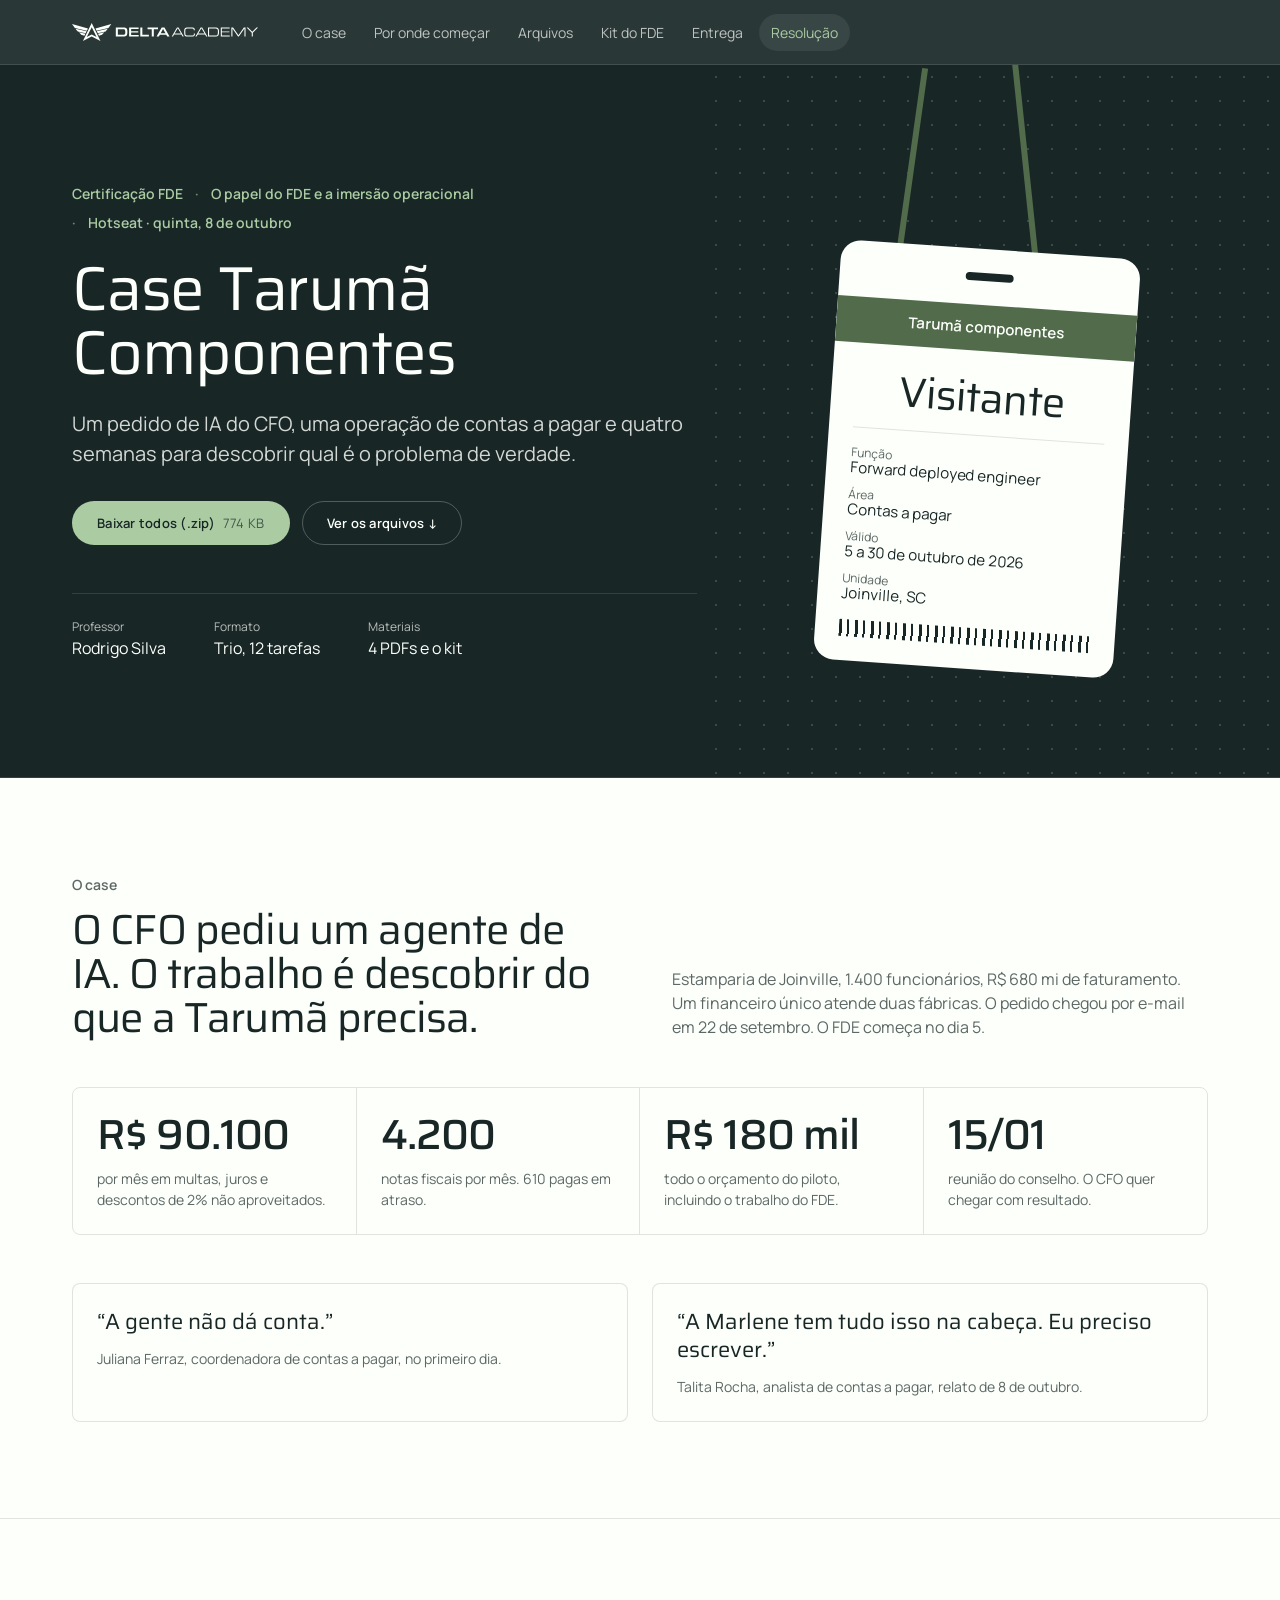
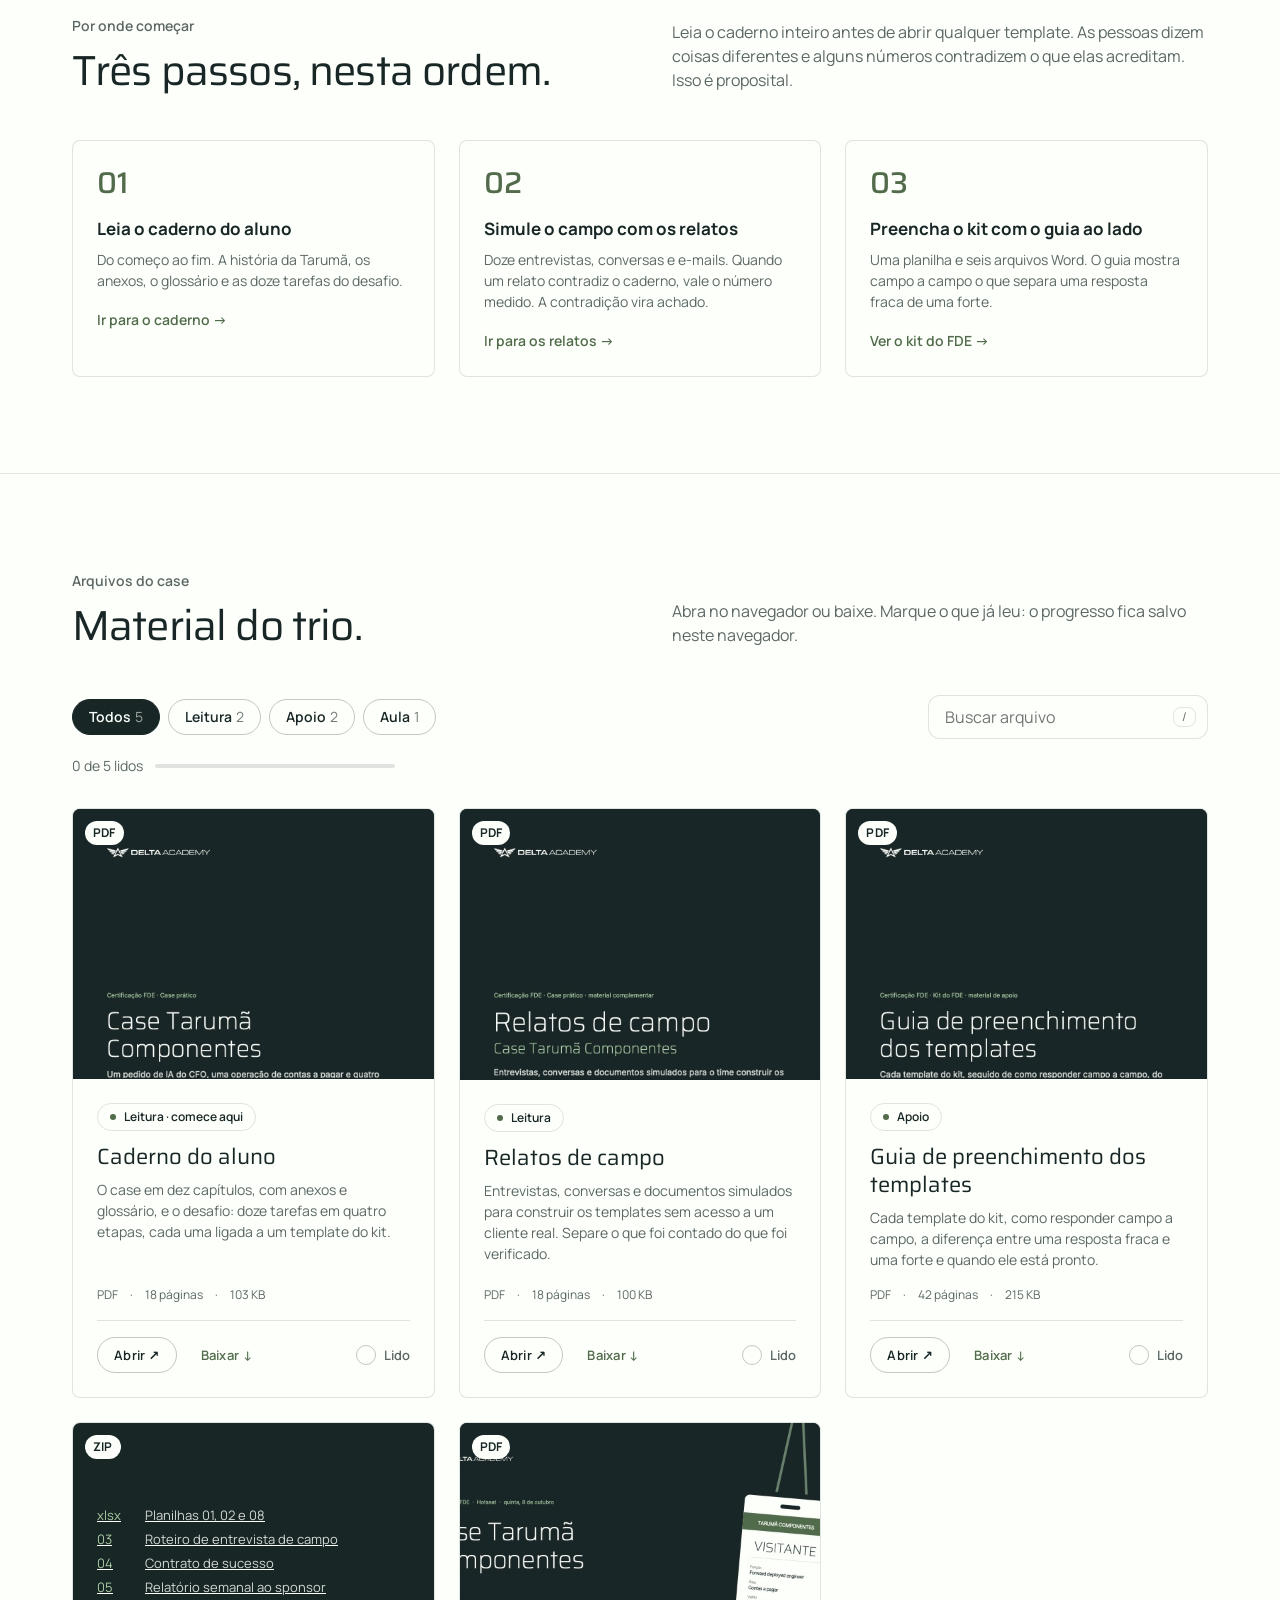
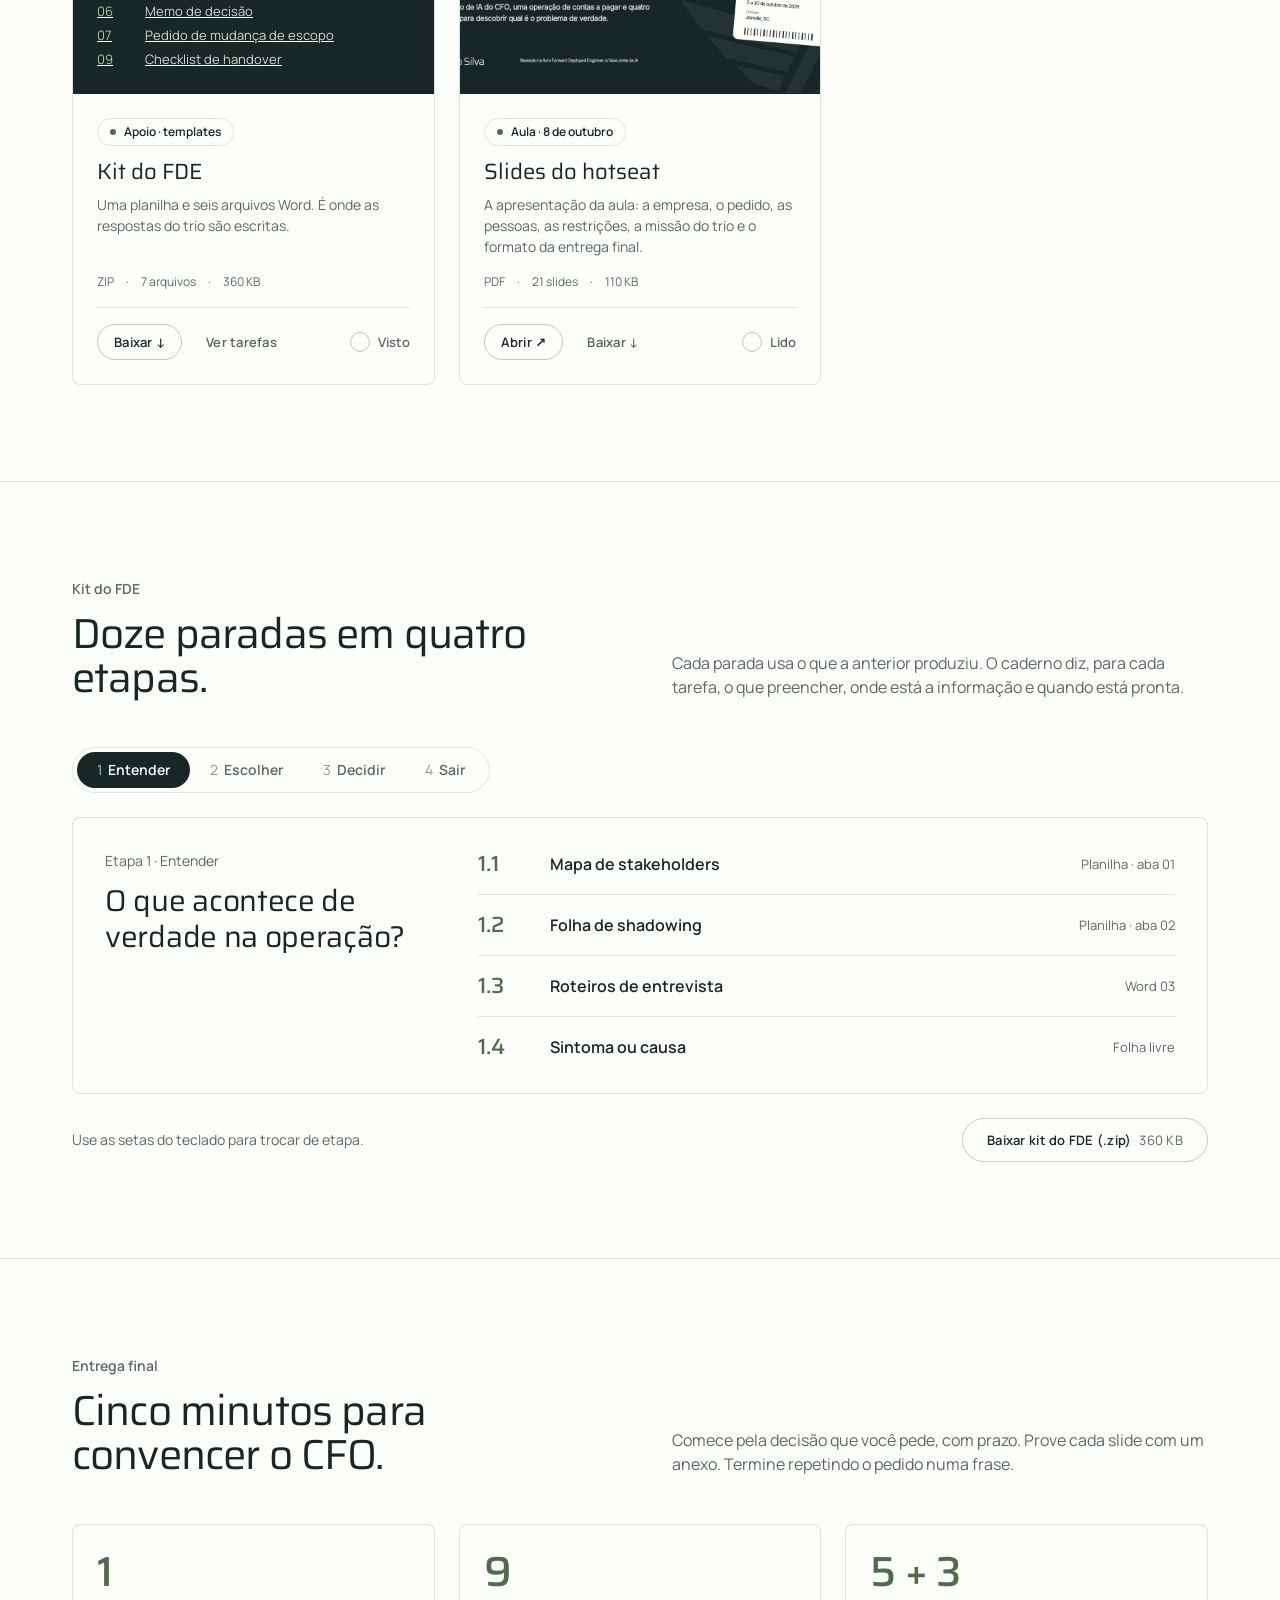
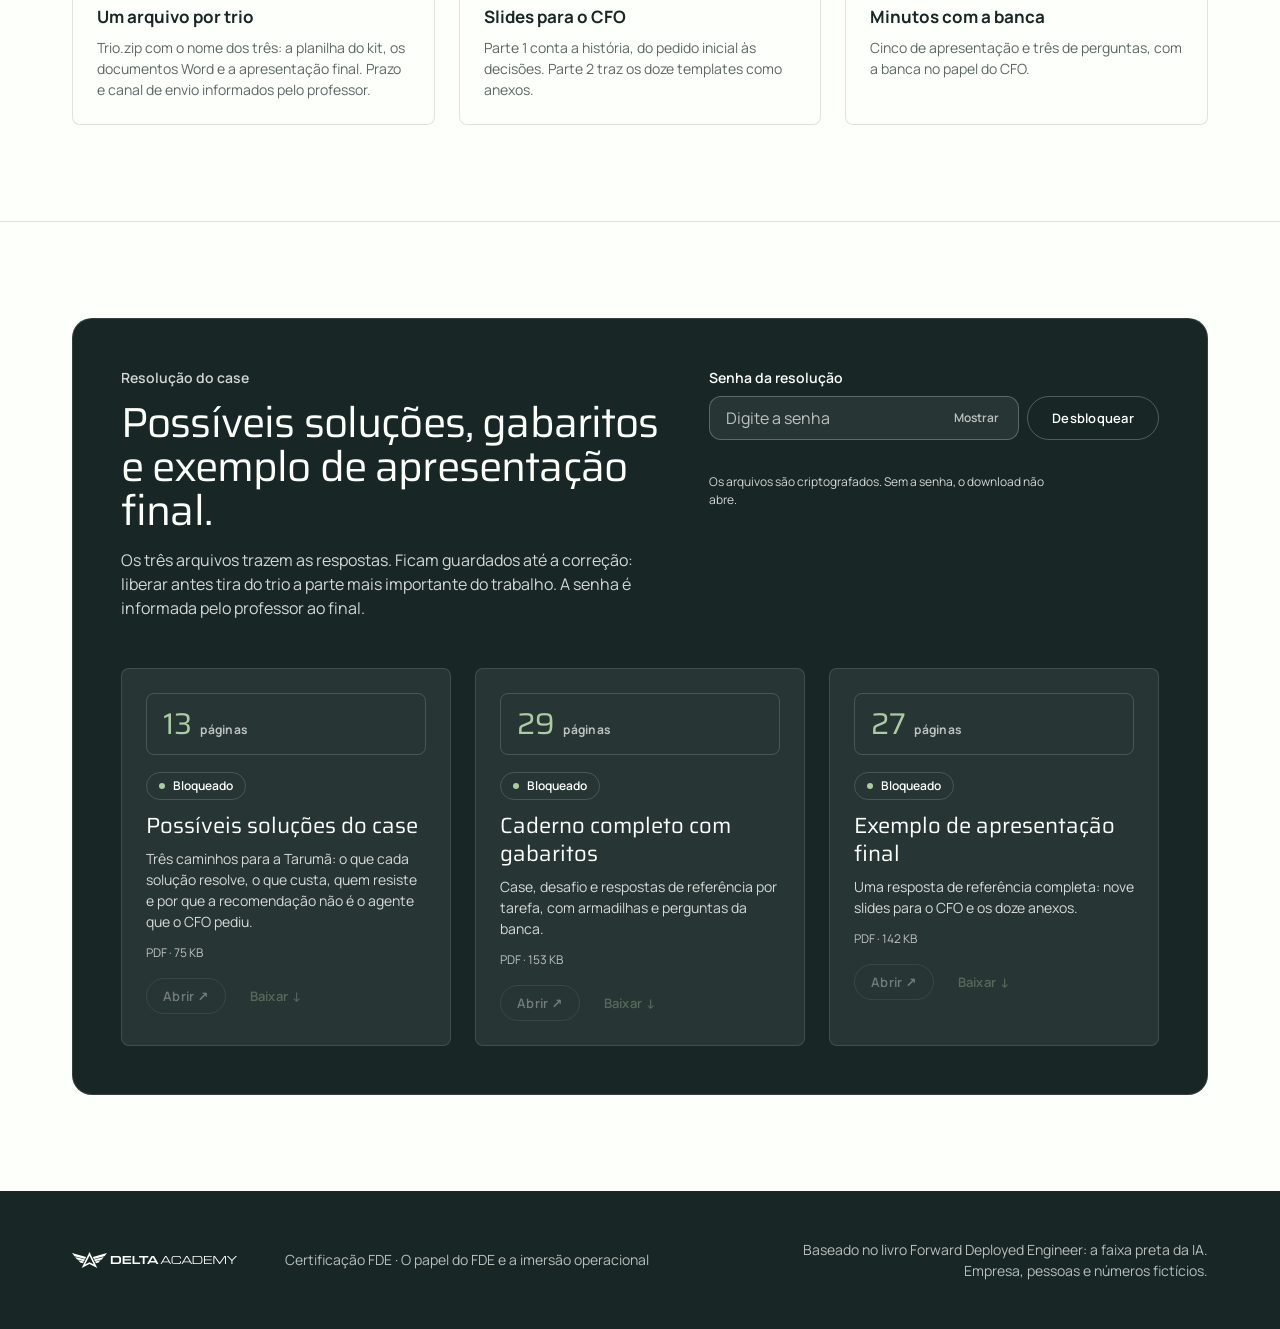
==== commit d0511ea1: "Adiciona possíveis soluções do case à resolução Novo documento Três caminhos para a Tarumã, criptogr" ====
--- a/index.html
+++ b/index.html
@@ -239,7 +239,8 @@
 .unlock .msg.err{color:var(--cream)}
 .unlock .msg.ok{color:var(--mint)}
 .unlock .hint{margin-top:4px;font-size:12px;line-height:18px;color:var(--cream-70)}
-.rgrid{display:grid;grid-template-columns:repeat(2,minmax(0,1fr));gap:24px}
+.rgrid{display:grid;grid-template-columns:repeat(3,minmax(0,1fr));gap:24px}
+@media (max-width:1180px){.rgrid{grid-template-columns:repeat(2,minmax(0,1fr))}}
 .rfile{display:grid;grid-template-columns:96px minmax(0,1fr);gap:24px;padding:24px;border:1px solid var(--cream-12);border-radius:var(--r-card);background:var(--cream-07)}
 .rfile .cover{aspect-ratio:3/4;border-radius:var(--r-card);border:1px solid var(--cream-16);display:grid;place-items:center;font-size:12px;font-weight:700;letter-spacing:.02em;color:var(--cream-70);text-align:center;padding:8px}
 .rfile .cover b{display:block;font-family:var(--font-display);font-weight:400;font-size:30px;line-height:36px;color:var(--mint);margin-bottom:4px}
@@ -250,6 +251,10 @@
 .rfile .acts .btn{height:36px;line-height:36px;padding:0 16px}
 .rfile .acts .btn-tertiary{color:var(--mint)}
 .locked[data-state="open"] .tag::before{background:var(--mint)}
+.rfile{grid-template-columns:1fr;gap:16px;align-content:start}
+.rfile .cover{aspect-ratio:auto;place-items:start;padding:12px 16px;text-align:left}
+.rfile .cover>div{display:flex;align-items:baseline;gap:8px}
+.rfile .cover b{margin-bottom:0}
 
 /* Footer */
 footer{background:var(--pine);color:var(--cream-70);padding:48px 0;font-size:14px;line-height:21px}
@@ -592,8 +597,8 @@
         <div class="head">
           <div>
             <p class="eyebrow">Resolução do case</p>
-            <h2 class="display" id="t-resolucao">Gabaritos e exemplo de apresentação final.</h2>
-            <p>Os dois arquivos trazem as respostas. Ficam guardados até a correção: liberar antes tira do trio a parte mais importante do trabalho. A senha é informada pelo professor ao final.</p>
+            <h2 class="display" id="t-resolucao">Possíveis soluções, gabaritos e exemplo de apresentação final.</h2>
+            <p>Os três arquivos trazem as respostas. Ficam guardados até a correção: liberar antes tira do trio a parte mais importante do trabalho. A senha é informada pelo professor ao final.</p>
           </div>
           <form class="unlock" id="unlock" autocomplete="off" novalidate>
             <label for="pw">Senha da resolução</label>
@@ -609,6 +614,19 @@
           </form>
         </div>
         <div class="rgrid">
+          <article class="rfile" data-src="Case-Taruma-Tres-caminhos" data-name="Case-Taruma-Tres-caminhos.pdf">
+            <div class="cover"><div><b>13</b>páginas</div></div>
+            <div>
+              <span class="tag" data-lock-tag>Bloqueado</span>
+              <h3 style="margin-top:12px">Possíveis soluções do case</h3>
+              <p>Três caminhos para a Tarumã: o que cada solução resolve, o que custa, quem resiste e por que a recomendação não é o agente que o CFO pediu.</p>
+              <div class="facts">PDF · 75 KB</div>
+              <div class="acts">
+                <button class="btn btn-secondary" type="button" data-act="open" disabled>Abrir ↗</button>
+                <button class="btn btn-tertiary" type="button" data-act="download" disabled>Baixar ↓</button>
+              </div>
+            </div>
+          </article>
           <article class="rfile" data-src="Case-Taruma-Caderno-completo-com-gabaritos" data-name="Case-Taruma-Caderno-completo-com-gabaritos.pdf">
             <div class="cover"><div><b>29</b>páginas</div></div>
             <div>
